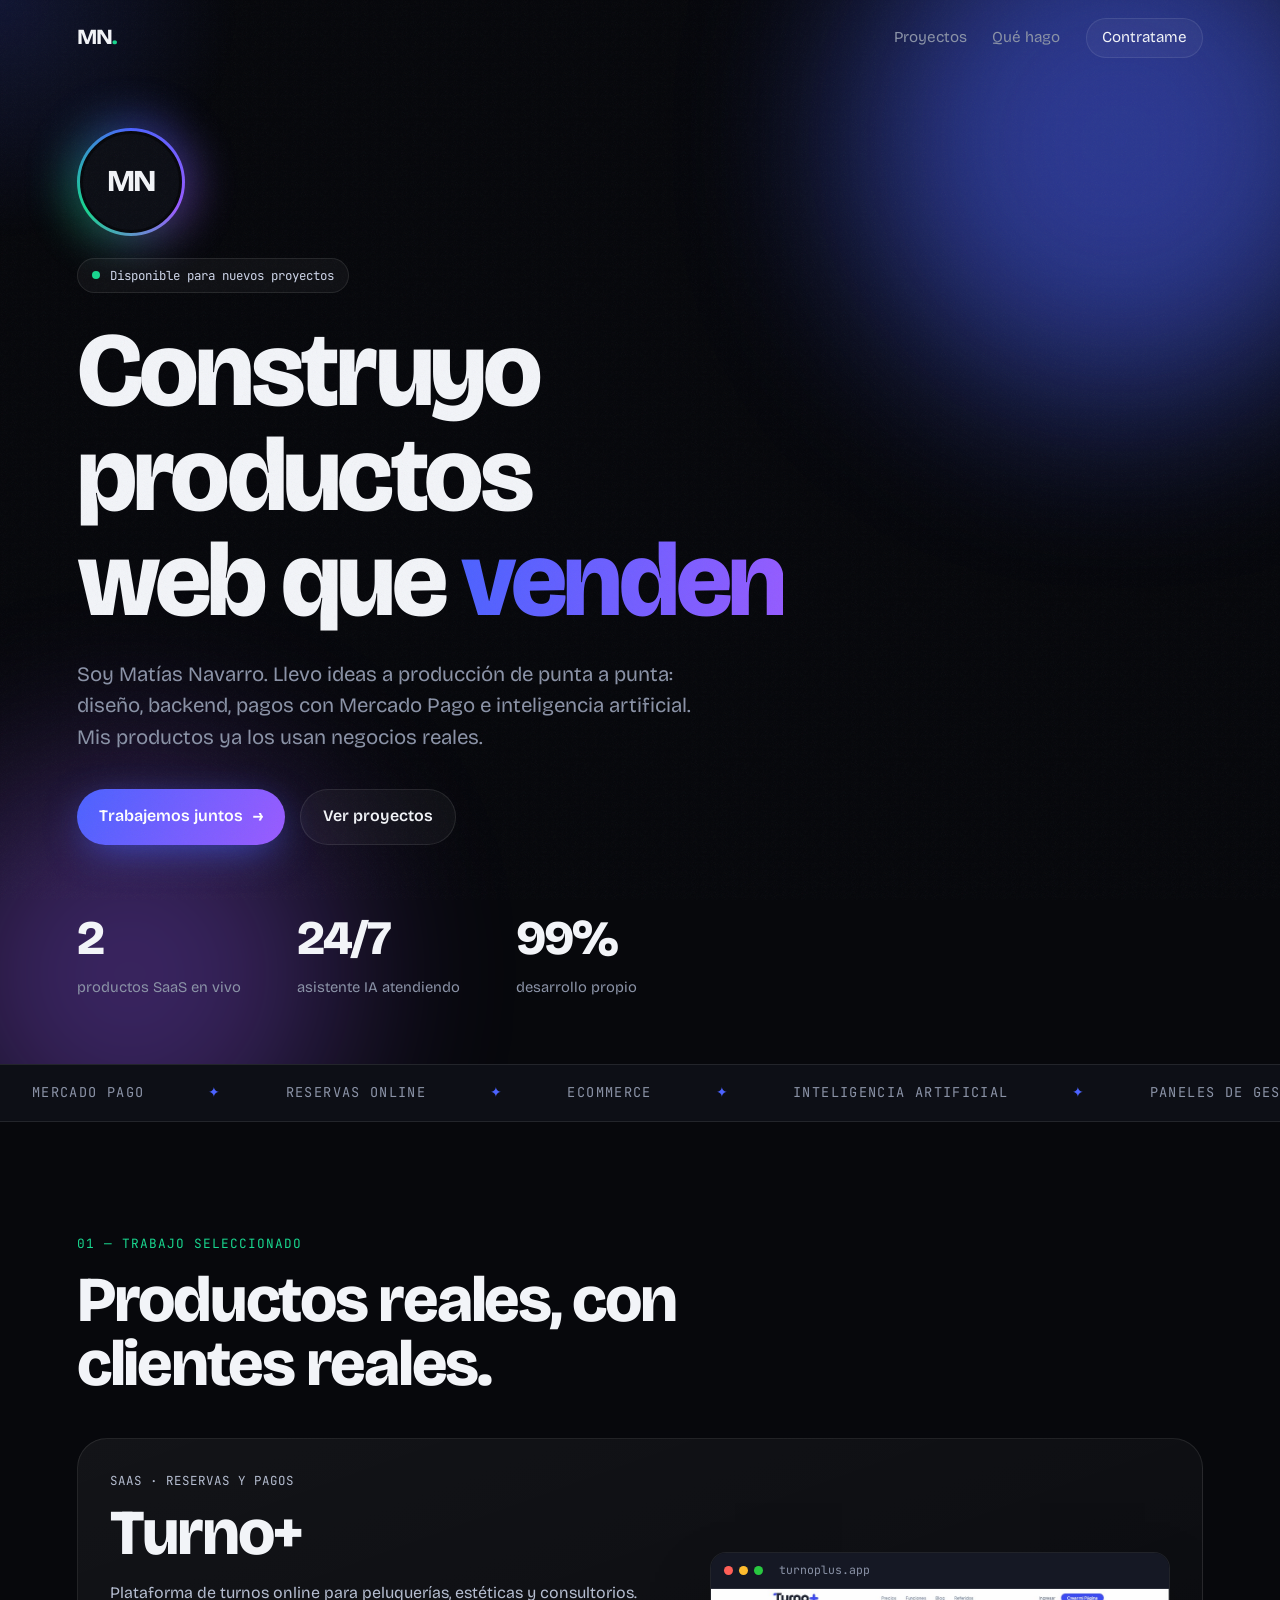
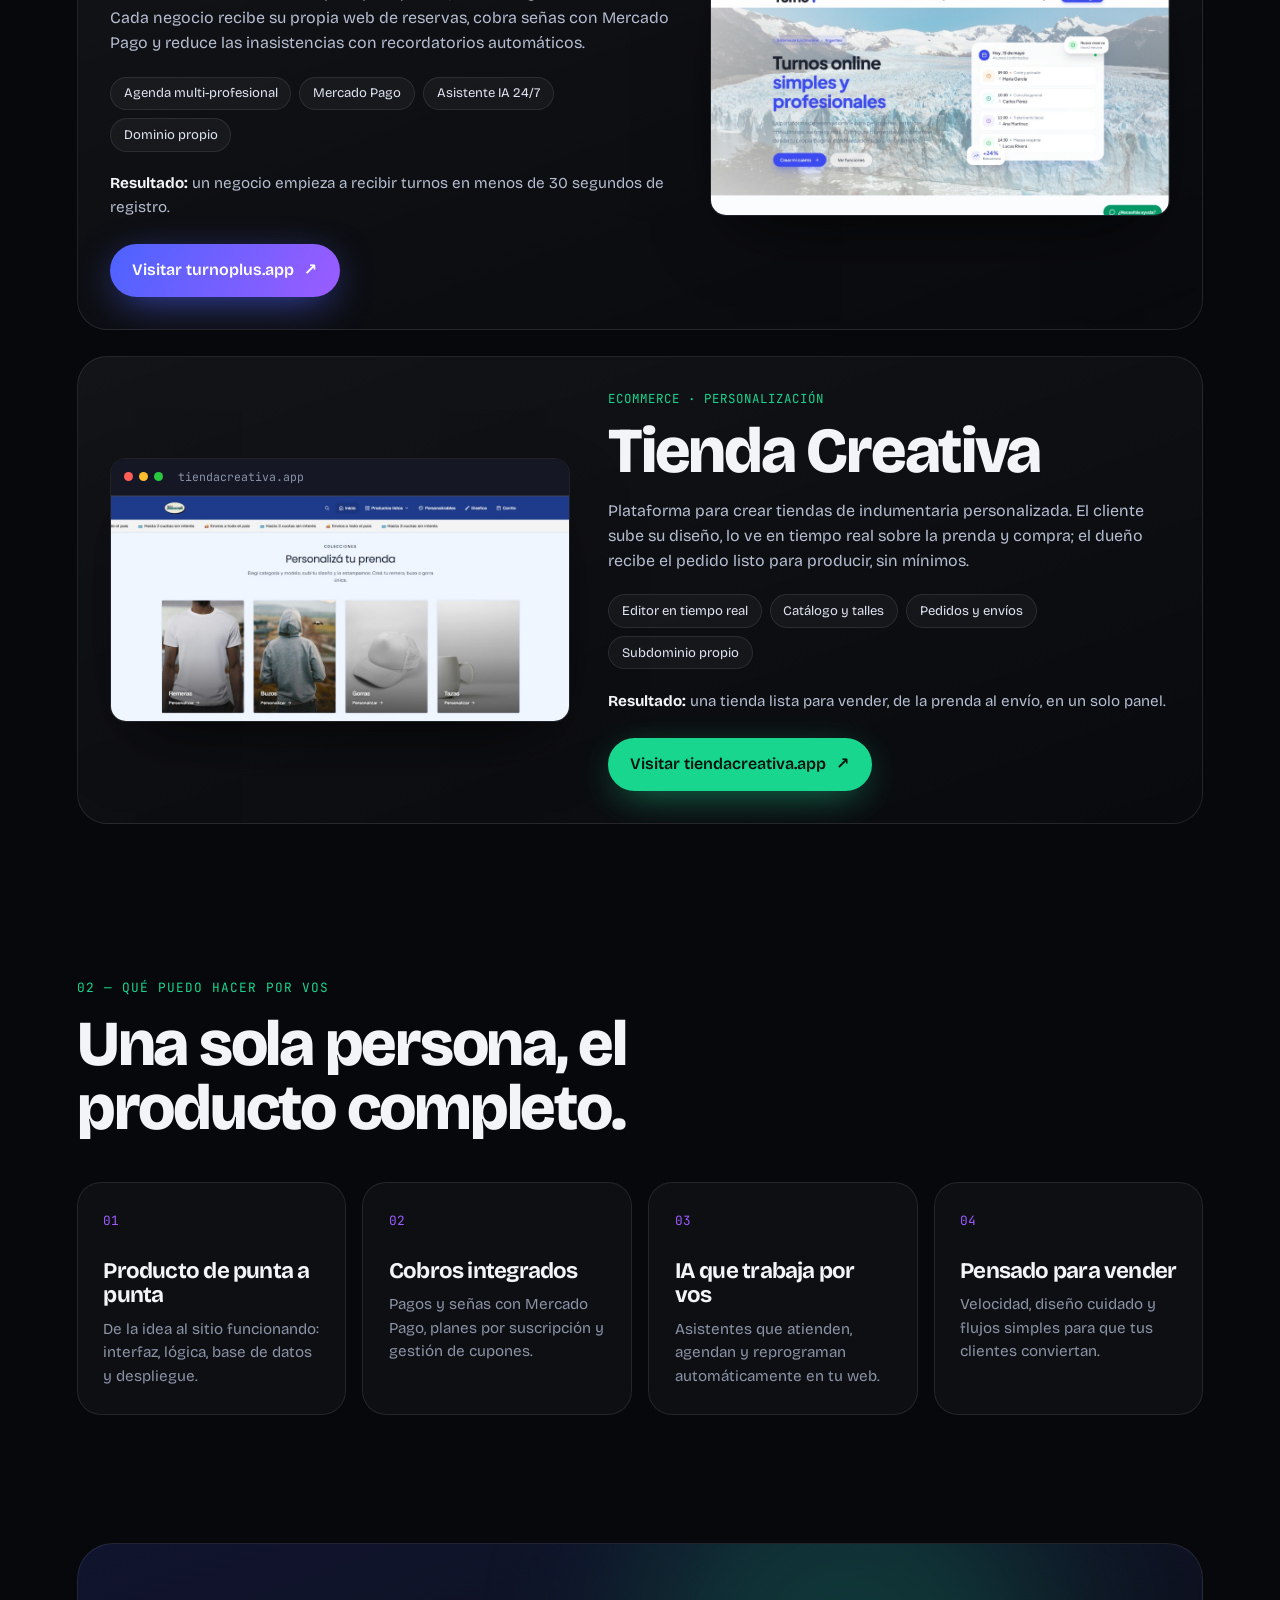
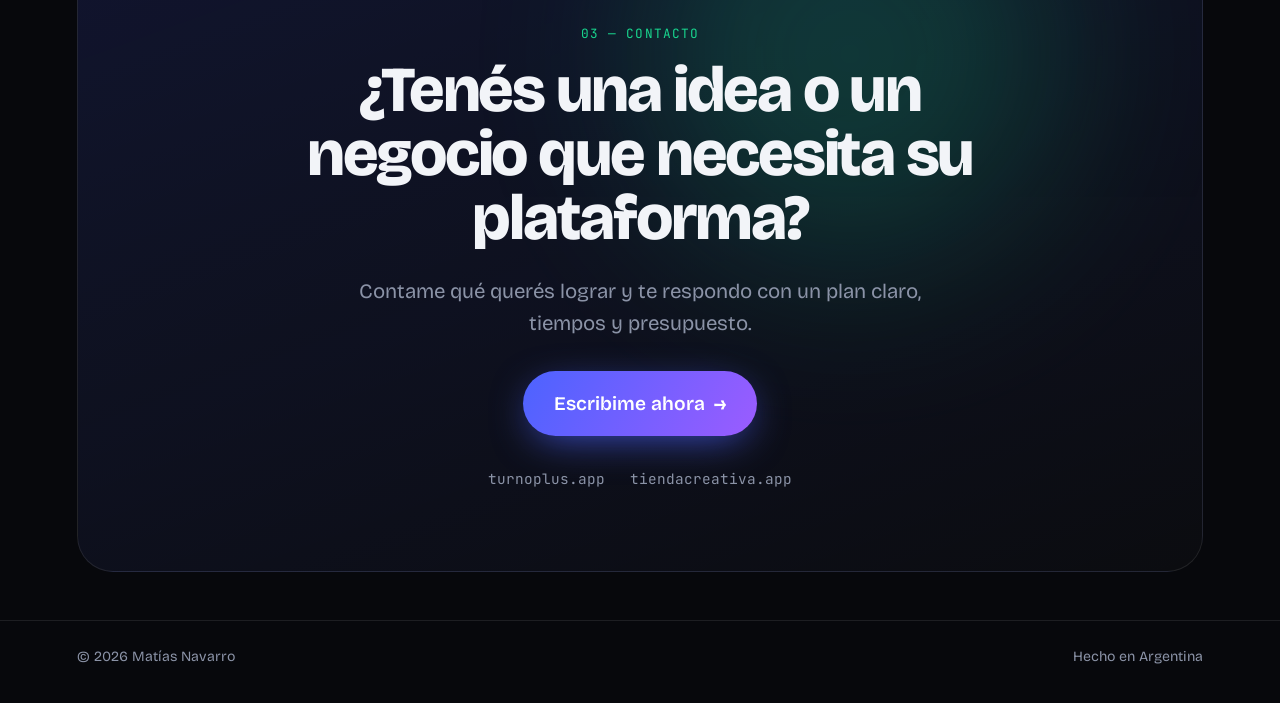
==== index.html @ 259166f8 "Add dark portfolio with Turno+ and Tienda Creativa projects Co-authored-by: Cursor <cursoragent@curs" ====
<!DOCTYPE html>
<html lang="es">
<head>
  <meta charset="UTF-8" />
  <meta name="viewport" content="width=device-width, initial-scale=1" />
  <meta name="color-scheme" content="dark" />
  <title>Matías Navarro — Desarrollador de productos web</title>
  <meta name="description" content="Matías Navarro diseña y desarrolla productos web completos: SaaS, pagos con Mercado Pago, ecommerce e IA. Mirá Turno+ y Tienda Creativa funcionando en producción." />
  <link rel="preconnect" href="https://fonts.googleapis.com" />
  <link rel="preconnect" href="https://fonts.gstatic.com" crossorigin />
  <link href="https://fonts.googleapis.com/css2?family=Bricolage+Grotesque:opsz,wght@12..96,400;12..96,600;12..96,800&family=JetBrains+Mono:wght@400;500&display=swap" rel="stylesheet" />
  <link rel="stylesheet" href="styles.css" />
</head>
<body>
  <div class="progress" id="progress"></div>
  <div class="cursor-glow" id="glow"></div>
  <div class="grain"></div>

  <header class="nav" id="nav">
    <a class="mark" href="#inicio">MN<span>.</span></a>
    <nav>
      <a href="#proyectos">Proyectos</a>
      <a href="#hago">Qué hago</a>
      <a href="#contacto" class="nav-cta">Contratame</a>
    </nav>
  </header>

  <main id="inicio">
    <section class="hero">
      <div class="orb orb-a"></div>
      <div class="orb orb-b"></div>

      <!-- FOTO: pegá el link de tu imagen en data-src (puede ser una URL o una ruta como img/yo.jpg) -->
      <div class="avatar reveal" id="avatar" data-src="https://media.licdn.com/dms/image/v2/D4D03AQHbzk9te6D5oQ/profile-displayphoto-scale_200_200/B4DZoh0IggK0Ac-/0/1761503906804?e=1792627200&v=beta&t=gq6tICfnTnFbeg8SPmcXoBEXJpWT2Zx2qFsnystoNY4">
        <span class="avatar-fallback">MN</span>
      </div>

      <p class="badge reveal"><i></i> Disponible para nuevos proyectos</p>
      <h1 class="reveal">
        Construyo productos<br />
        web que <span class="rotator"><span id="word">venden</span></span>
      </h1>
      <p class="lede reveal">
        Soy Matías Navarro. Llevo ideas a producción de punta a punta: diseño, backend,
        pagos con Mercado Pago e inteligencia artificial. Mis productos ya los usan negocios reales.
      </p>
      <div class="hero-actions reveal">
        <a class="btn btn-primary magnetic" href="#contacto">Trabajemos juntos <b>→</b></a>
        <a class="btn btn-ghost" href="#proyectos">Ver proyectos</a>
      </div>

      <div class="stats reveal">
        <div><strong data-count="2">0</strong><span>productos SaaS en vivo</span></div>
        <div><strong data-count="24" data-suffix="/7">0</strong><span>asistente IA atendiendo</span></div>
        <div><strong data-count="100" data-suffix="%">0</strong><span>desarrollo propio</span></div>
      </div>
    </section>

    <div class="marquee" aria-hidden="true">
      <div class="track">
        <span>Mercado Pago</span><span>Reservas online</span><span>Ecommerce</span><span>Inteligencia artificial</span><span>Paneles de gestión</span><span>Dominios propios</span><span>Recordatorios automáticos</span>
        <span>Mercado Pago</span><span>Reservas online</span><span>Ecommerce</span><span>Inteligencia artificial</span><span>Paneles de gestión</span><span>Dominios propios</span><span>Recordatorios automáticos</span>
      </div>
    </div>

    <section id="proyectos" class="section">
      <header class="section-head reveal">
        <p class="eyebrow">01 — Trabajo seleccionado</p>
        <h2>Productos reales, con clientes reales.</h2>
      </header>

      <article class="card card-turno reveal tilt">
        <div class="card-copy">
          <p class="kicker">SaaS · Reservas y pagos</p>
          <h3>Turno+</h3>
          <p>
            Plataforma de turnos online para peluquerías, estéticas y consultorios. Cada negocio
            recibe su propia web de reservas, cobra señas con Mercado Pago y reduce las
            inasistencias con recordatorios automáticos.
          </p>
          <ul class="chips">
            <li>Agenda multi-profesional</li>
            <li>Mercado Pago</li>
            <li>Asistente IA 24/7</li>
            <li>Dominio propio</li>
          </ul>
          <p class="result"><b>Resultado:</b> un negocio empieza a recibir turnos en menos de 30 segundos de registro.</p>
          <a class="btn btn-primary" href="https://turnoplus.app" target="_blank" rel="noopener noreferrer">Visitar turnoplus.app <b>↗</b></a>
        </div>
        <a class="shot" href="https://turnoplus.app" target="_blank" rel="noopener noreferrer">
          <div class="shot-bar"><span></span><span></span><span></span><em>turnoplus.app</em></div>
          <img src="img/turnoplus.png" alt="Captura de la página de inicio de Turno+" loading="lazy" />
        </a>
      </article>

      <article class="card card-tienda reveal tilt">
        <a class="shot" href="https://tiendacreativa.app" target="_blank" rel="noopener noreferrer">
          <div class="shot-bar"><span></span><span></span><span></span><em>tiendacreativa.app</em></div>
          <img src="img/tiendacreativa.png" alt="Captura de la página de inicio de Tienda Creativa" loading="lazy" />
        </a>
        <div class="card-copy">
          <p class="kicker">Ecommerce · Personalización</p>
          <h3>Tienda Creativa</h3>
          <p>
            Plataforma para crear tiendas de indumentaria personalizada. El cliente sube su
            diseño, lo ve en tiempo real sobre la prenda y compra; el dueño recibe el pedido
            listo para producir, sin mínimos.
          </p>
          <ul class="chips">
            <li>Editor en tiempo real</li>
            <li>Catálogo y talles</li>
            <li>Pedidos y envíos</li>
            <li>Subdominio propio</li>
          </ul>
          <p class="result"><b>Resultado:</b> una tienda lista para vender, de la prenda al envío, en un solo panel.</p>
          <a class="btn btn-green" href="https://tiendacreativa.app" target="_blank" rel="noopener noreferrer">Visitar tiendacreativa.app <b>↗</b></a>
        </div>
      </article>
    </section>

    <section id="hago" class="section">
      <header class="section-head reveal">
        <p class="eyebrow">02 — Qué puedo hacer por vos</p>
        <h2>Una sola persona, el producto completo.</h2>
      </header>
      <div class="grid">
        <div class="tile reveal"><em>01</em><h4>Producto de punta a punta</h4><p>De la idea al sitio funcionando: interfaz, lógica, base de datos y despliegue.</p></div>
        <div class="tile reveal"><em>02</em><h4>Cobros integrados</h4><p>Pagos y señas con Mercado Pago, planes por suscripción y gestión de cupones.</p></div>
        <div class="tile reveal"><em>03</em><h4>IA que trabaja por vos</h4><p>Asistentes que atienden, agendan y reprograman automáticamente en tu web.</p></div>
        <div class="tile reveal"><em>04</em><h4>Pensado para vender</h4><p>Velocidad, diseño cuidado y flujos simples para que tus clientes conviertan.</p></div>
      </div>
    </section>

    <section id="contacto" class="contact reveal">
      <div class="orb orb-c"></div>
      <p class="eyebrow">03 — Contacto</p>
      <h2>¿Tenés una idea o un negocio que necesita su plataforma?</h2>
      <p class="lede">Contame qué querés lograr y te respondo con un plan claro, tiempos y presupuesto.</p>
      <a class="btn btn-primary btn-big magnetic" href="mailto:TU-EMAIL@ejemplo.com?subject=Quiero%20trabajar%20con%20vos">Escribime ahora <b>→</b></a>
      <div class="links">
        <a href="https://turnoplus.app" target="_blank" rel="noopener noreferrer">turnoplus.app</a>
        <a href="https://tiendacreativa.app" target="_blank" rel="noopener noreferrer">tiendacreativa.app</a>
      </div>
    </section>
  </main>

  <footer>
    <span>© 2026 Matías Navarro</span>
    <span>Hecho en Argentina</span>
  </footer>

  <script src="main.js"></script>
</body>
</html>
---- styles.css ----
:root {
  --bg: #07080c;
  --bg2: #0d0f16;
  --ink: #f2f4f8;
  --muted: #8b93a7;
  --line: rgba(255, 255, 255, 0.09);
  --blue: #4c63ff;
  --violet: #9b5cff;
  --green: #19d68f;
  --ease: cubic-bezier(0.22, 1, 0.36, 1);
}

* { box-sizing: border-box; }
html { scroll-behavior: smooth; }

body {
  margin: 0;
  background: var(--bg);
  color: var(--ink);
  font-family: "Bricolage Grotesque", system-ui, sans-serif;
  line-height: 1.55;
  overflow-x: hidden;
}

a { color: inherit; }
::selection { background: var(--blue); color: #fff; }

.grain {
  position: fixed; inset: 0; pointer-events: none; z-index: 50; opacity: 0.05;
  background-image: url("data:image/svg+xml;utf8,<svg xmlns='http://www.w3.org/2000/svg' width='160' height='160'><filter id='n'><feTurbulence baseFrequency='.9' numOctaves='2'/></filter><rect width='100%' height='100%' filter='url(%23n)'/></svg>");
}

.progress {
  position: fixed; top: 0; left: 0; height: 3px; width: 0; z-index: 60;
  background: linear-gradient(90deg, var(--blue), var(--violet), var(--green));
}

.cursor-glow {
  position: fixed; width: 520px; height: 520px; border-radius: 50%;
  pointer-events: none; z-index: 0; left: 0; top: 0;
  background: radial-gradient(circle, rgba(76, 99, 255, 0.16), transparent 65%);
  transform: translate(-50%, -50%);
  transition: opacity 0.4s;
}

/* NAV */
.nav {
  position: fixed; top: 0; left: 0; right: 0; z-index: 40;
  display: flex; justify-content: space-between; align-items: center;
  padding: 1.1rem 6vw;
  transition: background 0.4s, border-color 0.4s, padding 0.4s;
  border-bottom: 1px solid transparent;
}
.nav.scrolled {
  background: rgba(7, 8, 12, 0.75);
  backdrop-filter: blur(14px);
  border-color: var(--line);
  padding-top: 0.75rem; padding-bottom: 0.75rem;
}
.mark { text-decoration: none; font-weight: 800; font-size: 1.35rem; letter-spacing: -0.04em; }
.mark span { color: var(--green); }
.nav nav { display: flex; align-items: center; gap: 1.6rem; }
.nav nav a { text-decoration: none; color: var(--muted); font-size: 0.95rem; transition: color 0.2s; }
.nav nav a:hover { color: var(--ink); }
.nav-cta {
  color: var(--ink) !important; border: 1px solid var(--line); padding: 0.45rem 0.95rem;
  border-radius: 999px; background: rgba(255, 255, 255, 0.04);
}
.nav-cta:hover { border-color: var(--blue); box-shadow: 0 0 24px rgba(76, 99, 255, 0.4); }

/* HERO */
.hero {
  position: relative; min-height: 100svh;
  display: flex; flex-direction: column; justify-content: center;
  padding: 8rem 6vw 4rem; overflow: hidden; z-index: 1;
}
.orb { position: absolute; border-radius: 50%; filter: blur(90px); z-index: -1; opacity: 0.55; }
.orb-a { width: 520px; height: 520px; background: var(--blue); top: -120px; right: -100px; animation: drift 14s ease-in-out infinite alternate; }
.orb-b { width: 420px; height: 420px; background: var(--violet); bottom: -120px; left: -80px; opacity: 0.35; animation: drift 18s ease-in-out infinite alternate-reverse; }
.orb-c { width: 420px; height: 420px; background: var(--green); opacity: 0.2; top: -100px; left: 50%; animation: drift 16s ease-in-out infinite alternate; }

@keyframes drift {
  from { transform: translate(0, 0) scale(1); }
  to { transform: translate(-60px, 50px) scale(1.15); }
}

.badge {
  display: inline-flex; align-items: center; gap: 0.6rem; width: fit-content;
  margin: 0 0 1.6rem; padding: 0.4rem 0.9rem;
  font-family: "JetBrains Mono", monospace; font-size: 0.78rem; color: #cfd6ea;
  border: 1px solid var(--line); border-radius: 999px; background: rgba(255, 255, 255, 0.04);
}
.badge i {
  width: 8px; height: 8px; border-radius: 50%; background: var(--green);
  box-shadow: 0 0 0 0 rgba(25, 214, 143, 0.7); animation: pulse 2s infinite;
}
@keyframes pulse {
  70% { box-shadow: 0 0 0 10px rgba(25, 214, 143, 0); }
  100% { box-shadow: 0 0 0 0 rgba(25, 214, 143, 0); }
}

h1, h2, h3, h4 { margin: 0; letter-spacing: -0.035em; line-height: 1; }
h1 { font-size: clamp(2.8rem, 8.2vw, 7rem); font-weight: 800; max-width: 14ch; }
h1 .rotator {
  display: inline-block; position: relative;
  background: linear-gradient(100deg, var(--blue), var(--violet) 55%, var(--green));
  -webkit-background-clip: text; background-clip: text; color: transparent;
  background-size: 200% 100%; animation: shine 6s linear infinite;
}
@keyframes shine { to { background-position: -200% 0; } }
#word { display: inline-block; transition: transform 0.45s var(--ease), opacity 0.45s; }
#word.out { transform: translateY(-40%); opacity: 0; }

.lede { max-width: 40rem; color: var(--muted); font-size: clamp(1.05rem, 1.6vw, 1.3rem); margin: 1.6rem 0 0; }
.hero-actions { display: flex; flex-wrap: wrap; gap: 0.9rem; margin-top: 2.2rem; }

.btn {
  display: inline-flex; align-items: center; gap: 0.6rem; text-decoration: none;
  padding: 0.9rem 1.4rem; border-radius: 999px; font-weight: 600;
  transition: transform 0.3s var(--ease), box-shadow 0.3s, background 0.3s;
}
.btn b { transition: transform 0.3s var(--ease); }
.btn:hover b { transform: translateX(4px); }
.btn-primary {
  background: linear-gradient(120deg, var(--blue), var(--violet)); color: #fff;
  box-shadow: 0 10px 40px -10px rgba(76, 99, 255, 0.8);
}
.btn-primary:hover { box-shadow: 0 14px 54px -8px rgba(124, 92, 255, 0.95); transform: translateY(-2px); }
.btn-green { background: var(--green); color: #04130c; box-shadow: 0 10px 40px -12px rgba(25, 214, 143, 0.7); }
.btn-green:hover { transform: translateY(-2px); box-shadow: 0 14px 50px -8px rgba(25, 214, 143, 0.9); }
.btn-ghost { border: 1px solid var(--line); background: rgba(255, 255, 255, 0.04); }
.btn-ghost:hover { border-color: rgba(255, 255, 255, 0.3); transform: translateY(-2px); }
.btn-big { font-size: 1.2rem; padding: 1.1rem 1.9rem; }

.stats { display: flex; flex-wrap: wrap; gap: 2.5rem 3.5rem; margin-top: 3.5rem; }
.stats strong { display: block; font-size: clamp(2rem, 4vw, 3rem); font-weight: 800; letter-spacing: -0.04em; }
.stats span { color: var(--muted); font-size: 0.92rem; }

/* MARQUEE */
.marquee {
  border-block: 1px solid var(--line); overflow: hidden; background: var(--bg2);
  position: relative; z-index: 1;
}
.track { display: flex; width: max-content; animation: scroll 32s linear infinite; }
.track span {
  padding: 1.1rem 2rem; font-family: "JetBrains Mono", monospace; font-size: 0.85rem;
  text-transform: uppercase; letter-spacing: 0.1em; color: var(--muted); white-space: nowrap;
}
.track span::after { content: "✦"; margin-left: 4rem; color: var(--blue); }
@keyframes scroll { to { transform: translateX(-50%); } }

/* SECTIONS */
.section { position: relative; z-index: 1; padding: 7rem 6vw 1rem; }
.eyebrow {
  margin: 0 0 0.9rem; font-family: "JetBrains Mono", monospace; font-size: 0.8rem;
  color: var(--green); letter-spacing: 0.08em; text-transform: uppercase;
}
.section-head { margin-bottom: 2.6rem; }
.section-head h2, .contact h2 { font-size: clamp(2.1rem, 5vw, 4rem); font-weight: 800; max-width: 18ch; }

/* CARDS */
.card {
  display: grid; grid-template-columns: 1.1fr 0.9fr; gap: 2.4rem; align-items: center;
  padding: 2rem; margin-bottom: 1.6rem; border-radius: 30px;
  border: 1px solid var(--line);
  background: linear-gradient(160deg, rgba(255, 255, 255, 0.05), rgba(255, 255, 255, 0.01));
  position: relative; overflow: hidden;
  transform-style: preserve-3d;
  transition: border-color 0.4s, box-shadow 0.4s;
}
.card::before {
  content: ""; position: absolute; inset: 0; pointer-events: none; opacity: 0;
  background: radial-gradient(500px circle at var(--mx, 50%) var(--my, 50%), rgba(255, 255, 255, 0.09), transparent 45%);
  transition: opacity 0.3s;
}
.card:hover::before { opacity: 1; }
.card-turno:hover { border-color: rgba(76, 99, 255, 0.6); box-shadow: 0 30px 80px -30px rgba(76, 99, 255, 0.6); }
.card-tienda { grid-template-columns: 0.9fr 1.1fr; }
.card-tienda:hover { border-color: rgba(25, 214, 143, 0.55); box-shadow: 0 30px 80px -30px rgba(25, 214, 143, 0.5); }

.kicker { margin: 0 0 0.7rem; font-family: "JetBrains Mono", monospace; font-size: 0.78rem; letter-spacing: 0.08em; text-transform: uppercase; color: var(--blue); }
.card-tienda .kicker { color: var(--green); }
.card h3 { font-size: clamp(2.4rem, 5vw, 4rem); font-weight: 800; margin-bottom: 1rem; }
.card p { color: #b5bdd0; }

.chips { list-style: none; display: flex; flex-wrap: wrap; gap: 0.5rem; padding: 0; margin: 1.3rem 0; }
.chips li {
  padding: 0.35rem 0.8rem; border-radius: 999px; font-size: 0.82rem;
  border: 1px solid var(--line); background: rgba(255, 255, 255, 0.04); color: #dfe4f2;
}
.result { font-size: 0.95rem; margin-bottom: 1.5rem !important; }
.result b { color: var(--ink); }

.preview {
  position: relative; min-height: 340px; border-radius: 22px; display: grid; place-items: center; overflow: hidden;
}
.preview-turno { background: radial-gradient(circle at 70% 20%, rgba(76, 99, 255, 0.4), transparent 55%), #0f1224; }
.preview-tienda { background: radial-gradient(circle at 30% 20%, rgba(25, 214, 143, 0.35), transparent 55%), #08150f; }

.float { animation: float 6s ease-in-out infinite; }
@keyframes float { 50% { transform: translateY(-14px) rotate(-1deg); } }

.mock {
  width: min(86%, 300px); padding: 1rem; border-radius: 18px;
  background: rgba(255, 255, 255, 0.07); border: 1px solid var(--line);
  backdrop-filter: blur(10px); box-shadow: 0 30px 60px -20px rgba(0, 0, 0, 0.6);
}
.mock-bar { display: flex; gap: 6px; margin-bottom: 0.9rem; }
.mock-bar span { width: 9px; height: 9px; border-radius: 50%; background: rgba(255, 255, 255, 0.2); }
.mock-label { margin: 0 0 0.7rem !important; font-size: 0.85rem; font-weight: 600; color: #fff !important; }
.slot {
  display: flex; justify-content: space-between; padding: 0.6rem 0.75rem; margin-bottom: 0.5rem;
  border-radius: 12px; border: 1px solid var(--line); font-size: 0.88rem; color: #dfe4f2;
  opacity: 0; transform: translateX(-14px);
}
.slot.hot { border-color: rgba(25, 214, 143, 0.6); background: rgba(25, 214, 143, 0.12); }
.in .slot { animation: slotIn 0.6s var(--ease) forwards; }
.in .s1 { animation-delay: 0.3s; } .in .s2 { animation-delay: 0.55s; } .in .s3 { animation-delay: 0.8s; }
@keyframes slotIn { to { opacity: 1; transform: none; } }

.toast {
  position: absolute; right: 1rem; bottom: 1.2rem; padding: 0.55rem 0.9rem; border-radius: 12px;
  font-size: 0.8rem; background: var(--green); color: #04130c; font-weight: 600;
  opacity: 0; transform: translateY(16px) scale(0.95);
}
.in .toast { animation: toast 0.7s var(--ease) 1.3s forwards; }
@keyframes toast { to { opacity: 1; transform: none; } }

.shirt {
  width: 170px; height: 190px; background: #f3efe6; border-radius: 20px 20px 30px 30px;
  position: relative; display: grid; place-items: center; box-shadow: 0 30px 60px -20px rgba(0, 0, 0, 0.7);
}
.shirt::before, .shirt::after {
  content: ""; position: absolute; top: 20px; width: 32px; height: 52px; background: #f3efe6; border-radius: 12px;
}
.shirt::before { left: -18px; transform: rotate(18deg); }
.shirt::after { right: -18px; transform: rotate(-18deg); }
.print {
  font-family: "JetBrains Mono", monospace; font-size: 0.72rem; font-weight: 500; letter-spacing: 0.12em;
  color: #0b6b48; padding: 0.5rem 0.55rem; border: 1.5px dashed #0b6b48; border-radius: 8px;
  animation: blink 3s ease-in-out infinite;
}
@keyframes blink { 50% { background: rgba(25, 214, 143, 0.25); } }
.swatches { position: absolute; bottom: 1.4rem; display: flex; gap: 0.6rem; }
.swatches i { width: 18px; height: 18px; border-radius: 50%; border: 2px solid rgba(255, 255, 255, 0.4); }
.swatches i:nth-child(1) { background: #f3efe6; } .swatches i:nth-child(2) { background: #19d68f; }
.swatches i:nth-child(3) { background: #4c63ff; } .swatches i:nth-child(4) { background: #ff5c7a; }

/* TILES */
.grid { display: grid; grid-template-columns: repeat(auto-fit, minmax(240px, 1fr)); gap: 1rem; }
.tile {
  padding: 1.6rem; border-radius: 24px; border: 1px solid var(--line); background: rgba(255, 255, 255, 0.03);
  transition: transform 0.4s var(--ease), border-color 0.4s, background 0.4s;
}
.tile:hover { transform: translateY(-6px); border-color: rgba(155, 92, 255, 0.5); background: rgba(155, 92, 255, 0.07); }
.tile em { font-style: normal; font-family: "JetBrains Mono", monospace; color: var(--violet); font-size: 0.8rem; }
.tile h4 { font-size: 1.4rem; margin: 1.6rem 0 0.6rem; line-height: 1.1; }
.tile p { margin: 0; color: var(--muted); font-size: 0.95rem; }

/* CONTACT */
.contact {
  position: relative; z-index: 1; overflow: hidden; text-align: center;
  margin: 7rem 6vw 3rem; padding: 5rem 1.5rem; border-radius: 36px; border: 1px solid var(--line);
  background: linear-gradient(160deg, rgba(76, 99, 255, 0.14), rgba(255, 255, 255, 0.02));
  display: flex; flex-direction: column; align-items: center;
}
.contact h2 { margin-inline: auto; }
.contact .lede { margin-bottom: 2rem; }
.links { display: flex; flex-wrap: wrap; justify-content: center; gap: 1.6rem; margin-top: 2rem; }
.links a { color: var(--muted); text-decoration: none; font-family: "JetBrains Mono", monospace; font-size: 0.9rem; }
.links a:hover { color: var(--green); }

footer {
  position: relative; z-index: 1; display: flex; justify-content: space-between; flex-wrap: wrap; gap: 0.5rem;
  padding: 1.6rem 6vw 2.2rem; color: var(--muted); font-size: 0.88rem; border-top: 1px solid var(--line);
}

/* REVEAL */
.reveal { opacity: 0; transform: translateY(40px); filter: blur(8px); transition: opacity 0.9s var(--ease), transform 0.9s var(--ease), filter 0.9s var(--ease); }
.reveal.in { opacity: 1; transform: none; filter: none; }
.hero .reveal:nth-child(3) { transition-delay: 0.1s; }
.hero .reveal:nth-child(4) { transition-delay: 0.2s; }
.hero .reveal:nth-child(5) { transition-delay: 0.3s; }
.hero .reveal:nth-child(6) { transition-delay: 0.4s; }
.grid .reveal:nth-child(2) { transition-delay: 0.1s; }
.grid .reveal:nth-child(3) { transition-delay: 0.2s; }
.grid .reveal:nth-child(4) { transition-delay: 0.3s; }

@media (max-width: 860px) {
  .card, .card-tienda { grid-template-columns: 1fr; padding: 1.3rem; }
  .card-tienda .preview { order: -1; }
  .nav nav a:not(.nav-cta) { display: none; }
  .cursor-glow { display: none; }
}

@media (prefers-reduced-motion: reduce) {
  *, *::before, *::after { animation: none !important; transition: none !important; }
  .reveal, .slot, .toast { opacity: 1 !important; transform: none !important; filter: none !important; }
}

/* CAPTURAS REALES */
.shot {
  display: block; text-decoration: none; border-radius: 16px; overflow: hidden;
  border: 1px solid var(--line); background: #0b0d14;
  box-shadow: 0 30px 70px -25px rgba(0, 0, 0, 0.8);
  transition: transform 0.5s var(--ease), box-shadow 0.5s;
}
.shot:hover { transform: translateY(-6px) scale(1.02); box-shadow: 0 40px 90px -25px rgba(76, 99, 255, 0.55); }
.card-tienda .shot:hover { box-shadow: 0 40px 90px -25px rgba(25, 214, 143, 0.5); }
.shot-bar { display: flex; align-items: center; gap: 6px; padding: 0.55rem 0.8rem; background: #151824; border-bottom: 1px solid var(--line); }
.shot-bar span { width: 9px; height: 9px; border-radius: 50%; background: rgba(255, 255, 255, 0.2); }
.shot-bar span:nth-child(1) { background: #ff5f57; } .shot-bar span:nth-child(2) { background: #febc2e; } .shot-bar span:nth-child(3) { background: #28c840; }
.shot-bar em { margin-left: 0.6rem; font-style: normal; font-family: "JetBrains Mono", monospace; font-size: 0.72rem; color: var(--muted); }
.shot img { display: block; width: 100%; height: auto; }

/* FOTO CIRCULAR */
.avatar {
  position: relative; width: 108px; height: 108px; border-radius: 50%; margin-bottom: 1.4rem;
  padding: 3px; background: conic-gradient(from 0deg, var(--blue), var(--violet), var(--green), var(--blue));
  animation: spin 6s linear infinite;
}
.avatar::after {
  content: ""; position: absolute; inset: -10px; border-radius: 50%; z-index: -1;
  background: conic-gradient(from 0deg, var(--blue), var(--violet), var(--green), var(--blue)); filter: blur(22px); opacity: 0.45;
}
.avatar img, .avatar-fallback {
  display: grid; place-items: center; width: 100%; height: 100%; border-radius: 50%; object-fit: cover;
  background: var(--bg2); border: 3px solid var(--bg); animation: spin 6s linear infinite reverse;
}
.avatar-fallback { font-weight: 800; font-size: 1.9rem; letter-spacing: -0.04em; }
@keyframes spin { to { transform: rotate(360deg); } }
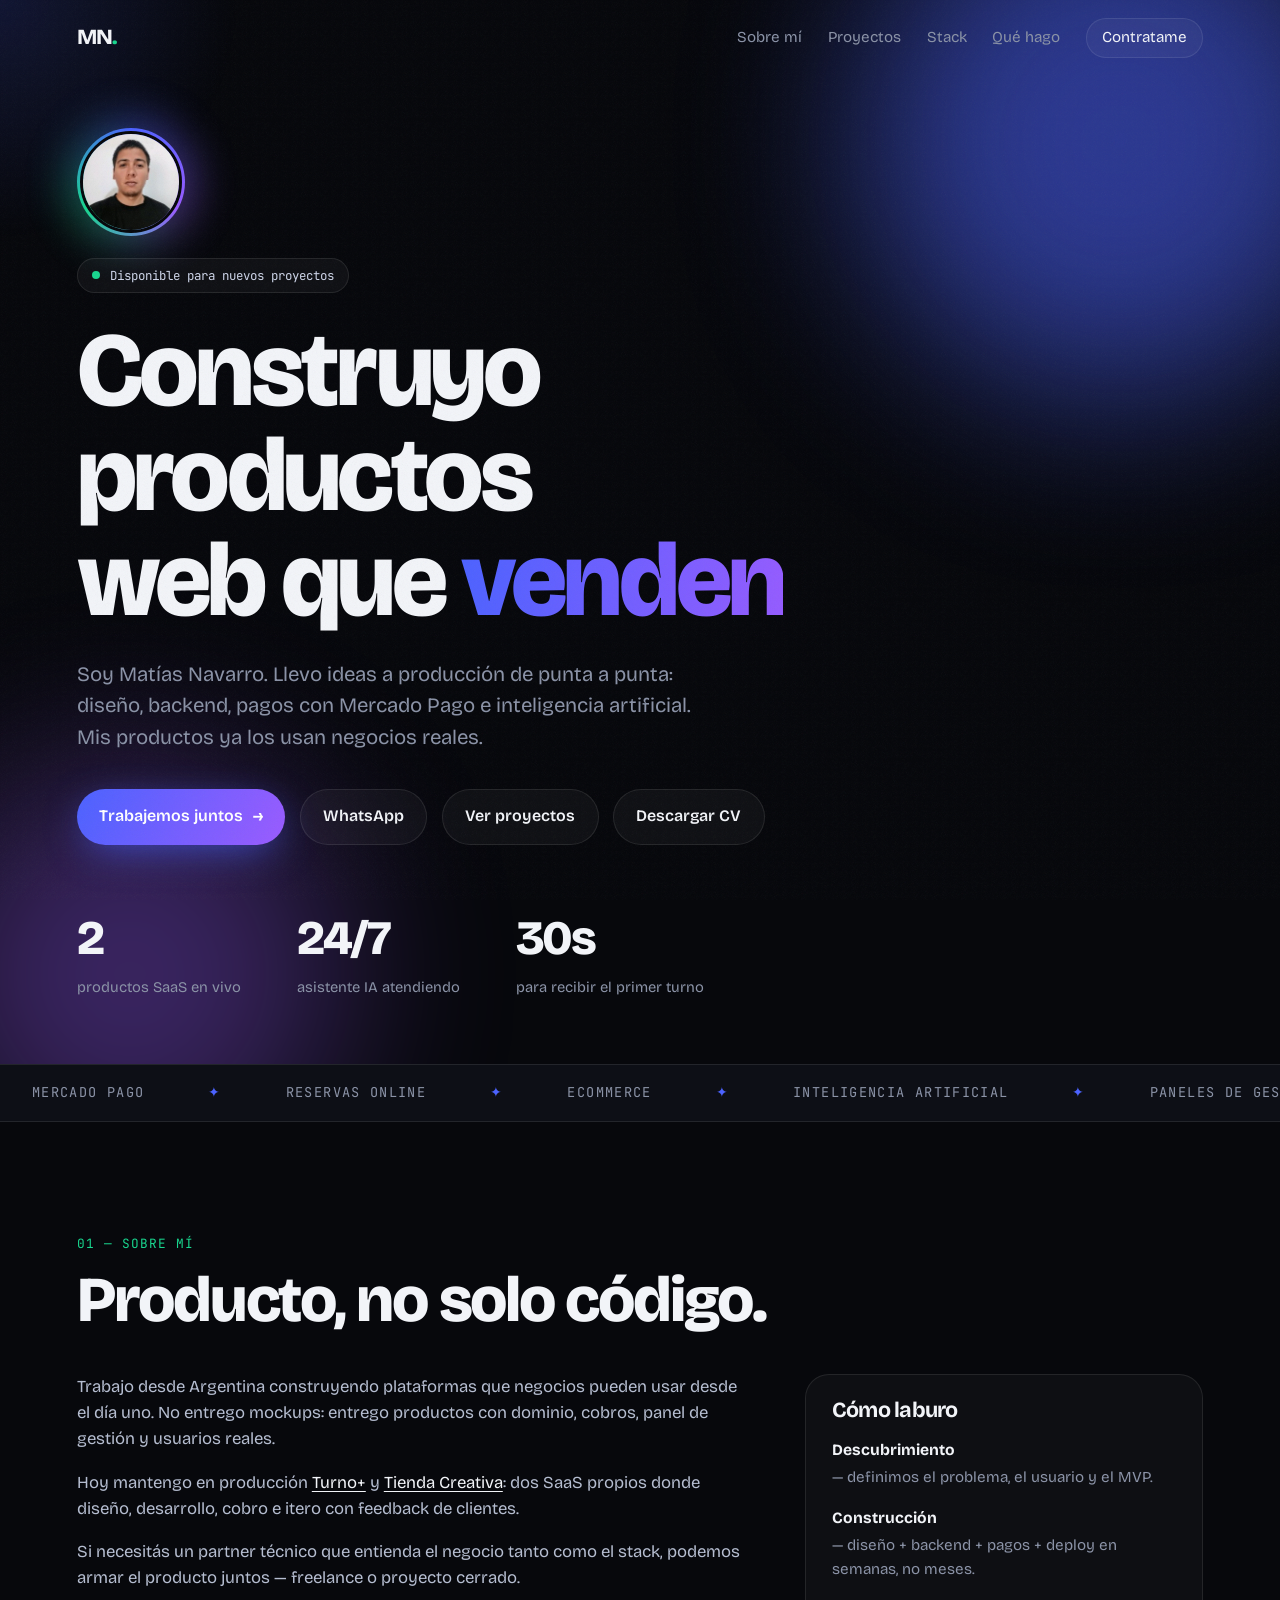
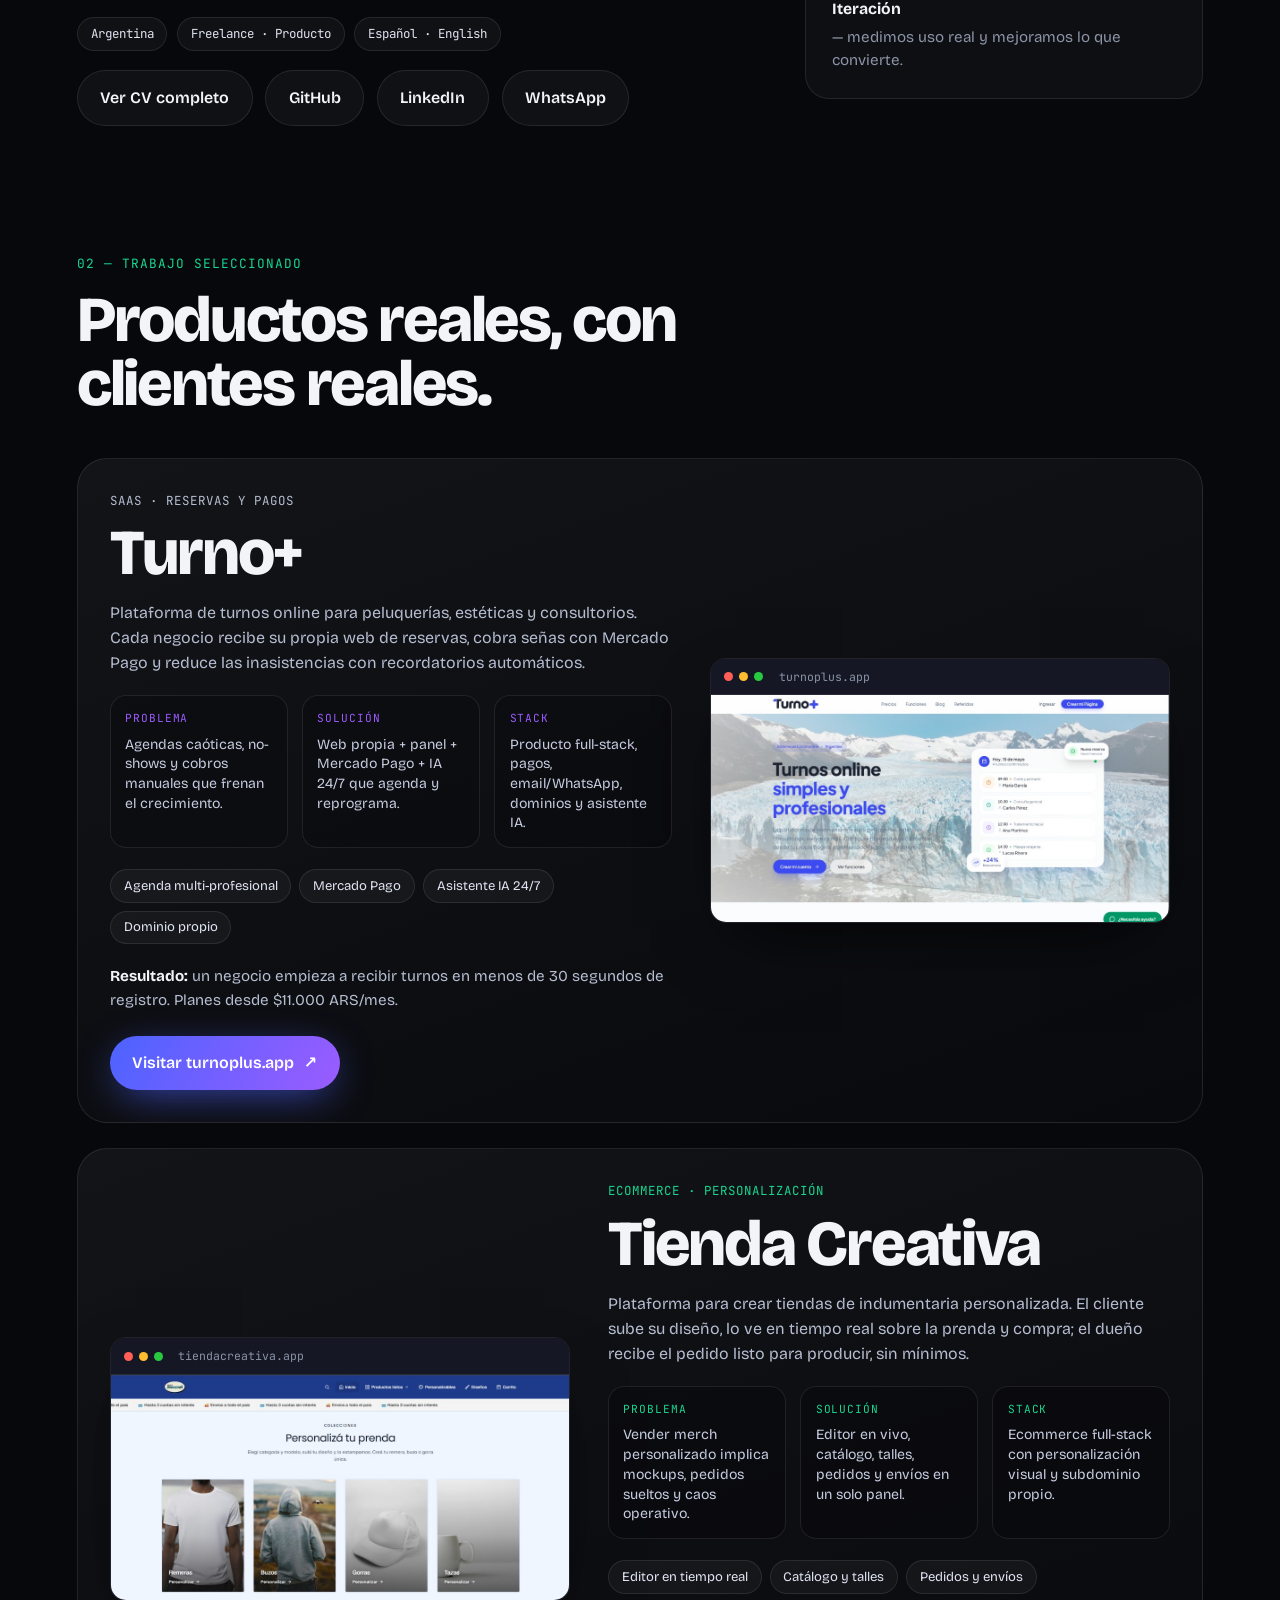
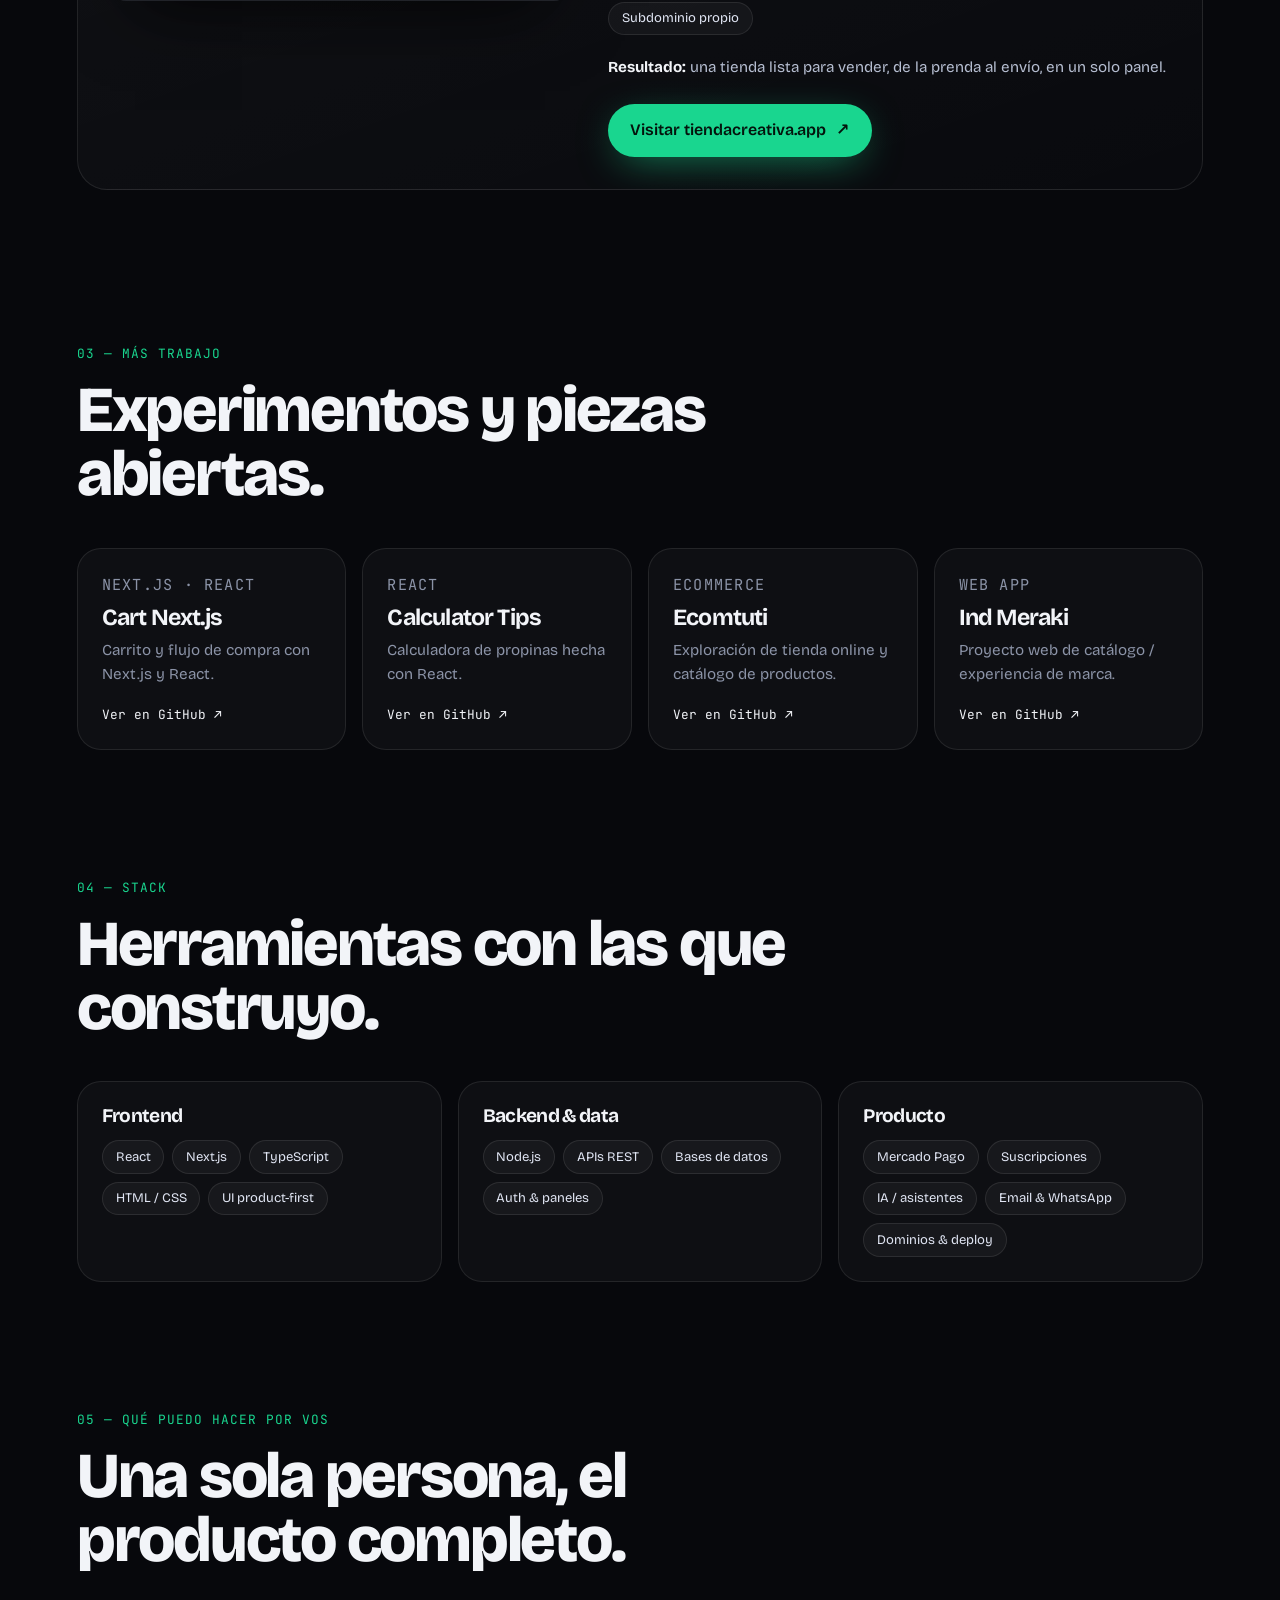
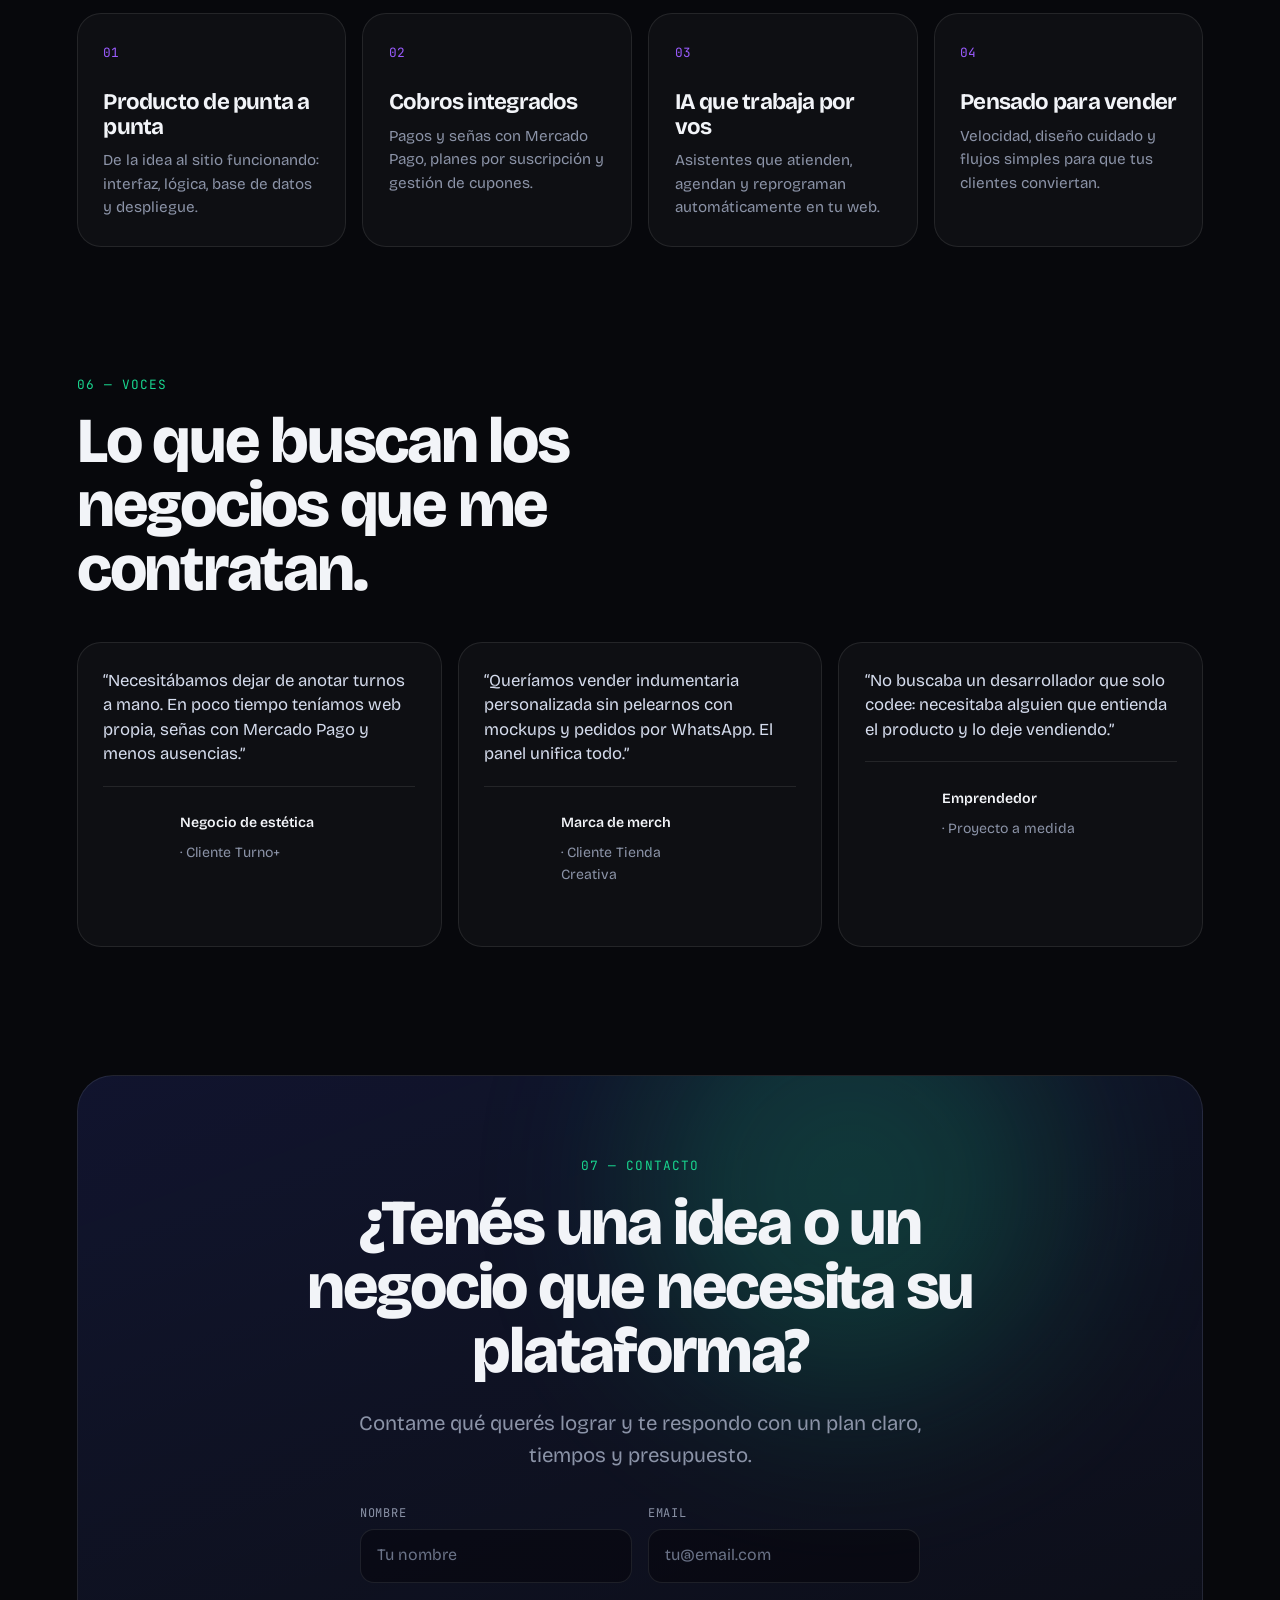
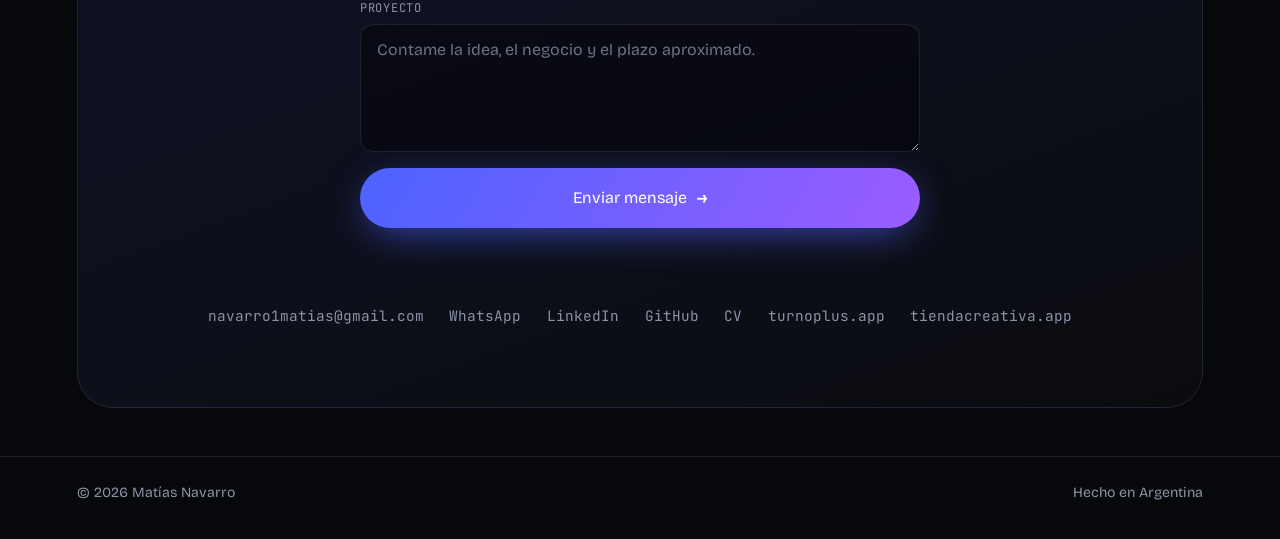
==== commit 80653406: "Expand portfolio with about, stack, contact links, CV and SEO. Co-authored-by: Cursor <cursoragent@c" ====
--- a/index.html
+++ b/index.html
@@ -6,6 +6,26 @@
   <meta name="color-scheme" content="dark" />
   <title>Matías Navarro — Desarrollador de productos web</title>
   <meta name="description" content="Matías Navarro diseña y desarrolla productos web completos: SaaS, pagos con Mercado Pago, ecommerce e IA. Mirá Turno+ y Tienda Creativa funcionando en producción." />
+  <meta name="author" content="Matías Navarro" />
+  <meta name="theme-color" content="#07080c" />
+  <link rel="canonical" href="https://navarromatias.vercel.app/" />
+
+  <meta property="og:type" content="website" />
+  <meta property="og:locale" content="es_AR" />
+  <meta property="og:url" content="https://navarromatias.vercel.app/" />
+  <meta property="og:title" content="Matías Navarro — Desarrollador de productos web" />
+  <meta property="og:description" content="Productos web de punta a punta: SaaS, Mercado Pago, ecommerce e IA. Turno+ y Tienda Creativa en producción." />
+  <meta property="og:image" content="https://navarromatias.vercel.app/img/turnoplus.png" />
+  <meta property="og:image:alt" content="Captura de Turno+, producto de Matías Navarro" />
+
+  <meta name="twitter:card" content="summary_large_image" />
+  <meta name="twitter:title" content="Matías Navarro — Desarrollador de productos web" />
+  <meta name="twitter:description" content="Productos web de punta a punta: SaaS, Mercado Pago, ecommerce e IA." />
+  <meta name="twitter:image" content="https://navarromatias.vercel.app/img/turnoplus.png" />
+
+  <link rel="icon" href="favicon.svg" type="image/svg+xml" />
+  <link rel="apple-touch-icon" href="img/avatar.jpg" />
+
   <link rel="preconnect" href="https://fonts.googleapis.com" />
   <link rel="preconnect" href="https://fonts.gstatic.com" crossorigin />
   <link href="https://fonts.googleapis.com/css2?family=Bricolage+Grotesque:opsz,wght@12..96,400;12..96,600;12..96,800&family=JetBrains+Mono:wght@400;500&display=swap" rel="stylesheet" />
@@ -19,7 +39,9 @@
   <header class="nav" id="nav">
     <a class="mark" href="#inicio">MN<span>.</span></a>
     <nav>
+      <a href="#sobre">Sobre mí</a>
       <a href="#proyectos">Proyectos</a>
+      <a href="#stack">Stack</a>
       <a href="#hago">Qué hago</a>
       <a href="#contacto" class="nav-cta">Contratame</a>
     </nav>
@@ -30,8 +52,7 @@
       <div class="orb orb-a"></div>
       <div class="orb orb-b"></div>
 
-      <!-- FOTO: pegá el link de tu imagen en data-src (puede ser una URL o una ruta como img/yo.jpg) -->
-      <div class="avatar reveal" id="avatar" data-src="https://media.licdn.com/dms/image/v2/D4D03AQHbzk9te6D5oQ/profile-displayphoto-scale_200_200/B4DZoh0IggK0Ac-/0/1761503906804?e=1792627200&v=beta&t=gq6tICfnTnFbeg8SPmcXoBEXJpWT2Zx2qFsnystoNY4">
+      <div class="avatar reveal" id="avatar" data-src="img/avatar.jpg">
         <span class="avatar-fallback">MN</span>
       </div>
 
@@ -46,13 +67,15 @@
       </p>
       <div class="hero-actions reveal">
         <a class="btn btn-primary magnetic" href="#contacto">Trabajemos juntos <b>→</b></a>
+        <a class="btn btn-ghost" href="https://wa.me/5491167515504" target="_blank" rel="noopener noreferrer">WhatsApp</a>
         <a class="btn btn-ghost" href="#proyectos">Ver proyectos</a>
+        <a class="btn btn-ghost" href="cv.html">Descargar CV</a>
       </div>
 
       <div class="stats reveal">
         <div><strong data-count="2">0</strong><span>productos SaaS en vivo</span></div>
         <div><strong data-count="24" data-suffix="/7">0</strong><span>asistente IA atendiendo</span></div>
-        <div><strong data-count="100" data-suffix="%">0</strong><span>desarrollo propio</span></div>
+        <div><strong data-count="30" data-suffix="s">0</strong><span>para recibir el primer turno</span></div>
       </div>
     </section>
 
@@ -63,9 +86,52 @@
       </div>
     </div>
 
+    <section id="sobre" class="section about">
+      <header class="section-head reveal">
+        <p class="eyebrow">01 — Sobre mí</p>
+        <h2>Producto, no solo código.</h2>
+      </header>
+      <div class="about-grid">
+        <div class="about-copy reveal">
+          <p>
+            Trabajo desde Argentina construyendo plataformas que negocios pueden usar desde el día uno.
+            No entrego mockups: entrego productos con dominio, cobros, panel de gestión y usuarios reales.
+          </p>
+          <p>
+            Hoy mantengo en producción <a href="https://turnoplus.app" target="_blank" rel="noopener noreferrer">Turno+</a>
+            y <a href="https://tiendacreativa.app" target="_blank" rel="noopener noreferrer">Tienda Creativa</a>:
+            dos SaaS propios donde diseño, desarrollo, cobro e itero con feedback de clientes.
+          </p>
+          <p>
+            Si necesitás un partner técnico que entienda el negocio tanto como el stack,
+            podemos armar el producto juntos — freelance o proyecto cerrado.
+          </p>
+          <div class="about-meta">
+            <span>Argentina</span>
+            <span>Freelance · Producto</span>
+            <span>Español · English</span>
+          </div>
+          <div class="about-actions">
+            <a class="btn btn-ghost" href="cv.html">Ver CV completo</a>
+            <a class="btn btn-ghost" href="https://github.com/MatiasNavarro-dev" target="_blank" rel="noopener noreferrer">GitHub</a>
+            <a class="btn btn-ghost" href="https://linkedin.com/in/marcelomatiasnavarro" target="_blank" rel="noopener noreferrer">LinkedIn</a>
+            <a class="btn btn-ghost" href="https://wa.me/5491167515504" target="_blank" rel="noopener noreferrer">WhatsApp</a>
+          </div>
+        </div>
+        <aside class="about-aside reveal">
+          <h3>Cómo laburo</h3>
+          <ul class="about-list">
+            <li><strong>Descubrimiento</strong> — definimos el problema, el usuario y el MVP.</li>
+            <li><strong>Construcción</strong> — diseño + backend + pagos + deploy en semanas, no meses.</li>
+            <li><strong>Iteración</strong> — medimos uso real y mejoramos lo que convierte.</li>
+          </ul>
+        </aside>
+      </div>
+    </section>
+
     <section id="proyectos" class="section">
       <header class="section-head reveal">
-        <p class="eyebrow">01 — Trabajo seleccionado</p>
+        <p class="eyebrow">02 — Trabajo seleccionado</p>
         <h2>Productos reales, con clientes reales.</h2>
       </header>
 
@@ -78,13 +144,18 @@
             recibe su propia web de reservas, cobra señas con Mercado Pago y reduce las
             inasistencias con recordatorios automáticos.
           </p>
+          <div class="case">
+            <div><span>Problema</span><p>Agendas caóticas, no-shows y cobros manuales que frenan el crecimiento.</p></div>
+            <div><span>Solución</span><p>Web propia + panel + Mercado Pago + IA 24/7 que agenda y reprograma.</p></div>
+            <div><span>Stack</span><p>Producto full-stack, pagos, email/WhatsApp, dominios y asistente IA.</p></div>
+          </div>
           <ul class="chips">
             <li>Agenda multi-profesional</li>
             <li>Mercado Pago</li>
             <li>Asistente IA 24/7</li>
             <li>Dominio propio</li>
           </ul>
-          <p class="result"><b>Resultado:</b> un negocio empieza a recibir turnos en menos de 30 segundos de registro.</p>
+          <p class="result"><b>Resultado:</b> un negocio empieza a recibir turnos en menos de 30 segundos de registro. Planes desde $11.000 ARS/mes.</p>
           <a class="btn btn-primary" href="https://turnoplus.app" target="_blank" rel="noopener noreferrer">Visitar turnoplus.app <b>↗</b></a>
         </div>
         <a class="shot" href="https://turnoplus.app" target="_blank" rel="noopener noreferrer">
@@ -106,6 +177,11 @@
             diseño, lo ve en tiempo real sobre la prenda y compra; el dueño recibe el pedido
             listo para producir, sin mínimos.
           </p>
+          <div class="case">
+            <div><span>Problema</span><p>Vender merch personalizado implica mockups, pedidos sueltos y caos operativo.</p></div>
+            <div><span>Solución</span><p>Editor en vivo, catálogo, talles, pedidos y envíos en un solo panel.</p></div>
+            <div><span>Stack</span><p>Ecommerce full-stack con personalización visual y subdominio propio.</p></div>
+          </div>
           <ul class="chips">
             <li>Editor en tiempo real</li>
             <li>Catálogo y talles</li>
@@ -118,9 +194,80 @@
       </article>
     </section>
 
+    <section id="mas" class="section">
+      <header class="section-head reveal">
+        <p class="eyebrow">03 — Más trabajo</p>
+        <h2>Experimentos y piezas abiertas.</h2>
+      </header>
+      <div class="mini-grid">
+        <a class="mini reveal" href="https://github.com/MatiasNavarro-dev/proyect-cart-nextjs-react" target="_blank" rel="noopener noreferrer">
+          <p class="kicker">Next.js · React</p>
+          <h3>Cart Next.js</h3>
+          <p>Carrito y flujo de compra con Next.js y React.</p>
+          <span class="mini-link">Ver en GitHub <b>↗</b></span>
+        </a>
+        <a class="mini reveal" href="https://github.com/MatiasNavarro-dev/calculator-tips" target="_blank" rel="noopener noreferrer">
+          <p class="kicker">React</p>
+          <h3>Calculator Tips</h3>
+          <p>Calculadora de propinas hecha con React.</p>
+          <span class="mini-link">Ver en GitHub <b>↗</b></span>
+        </a>
+        <a class="mini reveal" href="https://github.com/MatiasNavarro-dev/ecomtuti" target="_blank" rel="noopener noreferrer">
+          <p class="kicker">Ecommerce</p>
+          <h3>Ecomtuti</h3>
+          <p>Exploración de tienda online y catálogo de productos.</p>
+          <span class="mini-link">Ver en GitHub <b>↗</b></span>
+        </a>
+        <a class="mini reveal" href="https://github.com/MatiasNavarro-dev/ind-meraki" target="_blank" rel="noopener noreferrer">
+          <p class="kicker">Web app</p>
+          <h3>Ind Meraki</h3>
+          <p>Proyecto web de catálogo / experiencia de marca.</p>
+          <span class="mini-link">Ver en GitHub <b>↗</b></span>
+        </a>
+      </div>
+    </section>
+
+    <section id="stack" class="section">
+      <header class="section-head reveal">
+        <p class="eyebrow">04 — Stack</p>
+        <h2>Herramientas con las que construyo.</h2>
+      </header>
+      <div class="stack-groups">
+        <div class="stack-group reveal">
+          <h3>Frontend</h3>
+          <ul class="chips">
+            <li>React</li>
+            <li>Next.js</li>
+            <li>TypeScript</li>
+            <li>HTML / CSS</li>
+            <li>UI product-first</li>
+          </ul>
+        </div>
+        <div class="stack-group reveal">
+          <h3>Backend &amp; data</h3>
+          <ul class="chips">
+            <li>Node.js</li>
+            <li>APIs REST</li>
+            <li>Bases de datos</li>
+            <li>Auth &amp; paneles</li>
+          </ul>
+        </div>
+        <div class="stack-group reveal">
+          <h3>Producto</h3>
+          <ul class="chips">
+            <li>Mercado Pago</li>
+            <li>Suscripciones</li>
+            <li>IA / asistentes</li>
+            <li>Email &amp; WhatsApp</li>
+            <li>Dominios &amp; deploy</li>
+          </ul>
+        </div>
+      </div>
+    </section>
+
     <section id="hago" class="section">
       <header class="section-head reveal">
-        <p class="eyebrow">02 — Qué puedo hacer por vos</p>
+        <p class="eyebrow">05 — Qué puedo hacer por vos</p>
         <h2>Una sola persona, el producto completo.</h2>
       </header>
       <div class="grid">
@@ -131,13 +278,56 @@
       </div>
     </section>
 
+    <section id="testimonios" class="section">
+      <header class="section-head reveal">
+        <p class="eyebrow">06 — Voces</p>
+        <h2>Lo que buscan los negocios que me contratan.</h2>
+      </header>
+      <div class="quotes">
+        <blockquote class="quote reveal">
+          <p>“Necesitábamos dejar de anotar turnos a mano. En poco tiempo teníamos web propia, señas con Mercado Pago y menos ausencias.”</p>
+          <footer><strong>Negocio de estética</strong> · Cliente Turno+</footer>
+        </blockquote>
+        <blockquote class="quote reveal">
+          <p>“Queríamos vender indumentaria personalizada sin pelearnos con mockups y pedidos por WhatsApp. El panel unifica todo.”</p>
+          <footer><strong>Marca de merch</strong> · Cliente Tienda Creativa</footer>
+        </blockquote>
+        <blockquote class="quote reveal">
+          <p>“No buscaba un desarrollador que solo codee: necesitaba alguien que entienda el producto y lo deje vendiendo.”</p>
+          <footer><strong>Emprendedor</strong> · Proyecto a medida</footer>
+        </blockquote>
+      </div>
+    </section>
+
     <section id="contacto" class="contact reveal">
       <div class="orb orb-c"></div>
-      <p class="eyebrow">03 — Contacto</p>
+      <p class="eyebrow">07 — Contacto</p>
       <h2>¿Tenés una idea o un negocio que necesita su plataforma?</h2>
       <p class="lede">Contame qué querés lograr y te respondo con un plan claro, tiempos y presupuesto.</p>
-      <a class="btn btn-primary btn-big magnetic" href="mailto:TU-EMAIL@ejemplo.com?subject=Quiero%20trabajar%20con%20vos">Escribime ahora <b>→</b></a>
+
+      <form class="contact-form" id="contact-form" novalidate>
+        <div class="field">
+          <label for="name">Nombre</label>
+          <input id="name" name="name" type="text" autocomplete="name" required placeholder="Tu nombre" />
+        </div>
+        <div class="field">
+          <label for="email">Email</label>
+          <input id="email" name="email" type="email" autocomplete="email" required placeholder="tu@email.com" />
+        </div>
+        <div class="field field-full">
+          <label for="message">Proyecto</label>
+          <textarea id="message" name="message" rows="4" required placeholder="Contame la idea, el negocio y el plazo aproximado."></textarea>
+        </div>
+        <button class="btn btn-primary btn-big magnetic" type="submit">Enviar mensaje <b>→</b></button>
+        <p class="form-status" id="form-status" role="status" aria-live="polite"></p>
+      </form>
+
       <div class="links">
+        <a href="mailto:navarro1matias@gmail.com">navarro1matias@gmail.com</a>
+        <a href="https://wa.me/5491167515504" target="_blank" rel="noopener noreferrer">WhatsApp</a>
+        <a href="https://linkedin.com/in/marcelomatiasnavarro" target="_blank" rel="noopener noreferrer">LinkedIn</a>
+        <a href="https://github.com/MatiasNavarro-dev" target="_blank" rel="noopener noreferrer">GitHub</a>
+        <a href="cv.html">CV</a>
         <a href="https://turnoplus.app" target="_blank" rel="noopener noreferrer">turnoplus.app</a>
         <a href="https://tiendacreativa.app" target="_blank" rel="noopener noreferrer">tiendacreativa.app</a>
       </div>
--- a/styles.css
+++ b/styles.css
@@ -257,6 +257,92 @@
 .tile h4 { font-size: 1.4rem; margin: 1.6rem 0 0.6rem; line-height: 1.1; }
 .tile p { margin: 0; color: var(--muted); font-size: 0.95rem; }
 
+/* ABOUT */
+.about-grid {
+  display: grid; grid-template-columns: 1.4fr 0.8fr; gap: 2rem; align-items: start;
+}
+.about-copy p { color: #b5bdd0; font-size: 1.05rem; margin: 0 0 1.1rem; max-width: 42rem; }
+.about-copy a { color: var(--ink); text-underline-offset: 3px; }
+.about-copy a:hover { color: var(--green); }
+.about-meta {
+  display: flex; flex-wrap: wrap; gap: 0.6rem; margin: 1.6rem 0 1.2rem;
+}
+.about-meta span {
+  font-family: "JetBrains Mono", monospace; font-size: 0.78rem; color: #dfe4f2;
+  padding: 0.4rem 0.8rem; border: 1px solid var(--line); border-radius: 999px;
+  background: rgba(255, 255, 255, 0.04);
+}
+.about-actions { display: flex; flex-wrap: wrap; gap: 0.8rem; }
+.about-aside {
+  padding: 1.6rem; border-radius: 24px; border: 1px solid var(--line);
+  background: rgba(255, 255, 255, 0.03);
+}
+.about-aside h3 { font-size: 1.35rem; margin-bottom: 1rem; }
+.about-list { list-style: none; padding: 0; margin: 0; display: grid; gap: 1rem; }
+.about-list li { color: var(--muted); font-size: 0.95rem; }
+.about-list strong { display: block; color: var(--ink); margin-bottom: 0.25rem; font-size: 0.98rem; }
+
+/* CASE STUDY */
+.case {
+  display: grid; grid-template-columns: repeat(3, 1fr); gap: 0.9rem;
+  margin: 1.2rem 0 0.2rem;
+}
+.case > div {
+  padding: 0.9rem; border-radius: 16px; border: 1px solid var(--line);
+  background: rgba(0, 0, 0, 0.22);
+}
+.case span {
+  display: block; margin-bottom: 0.45rem;
+  font-family: "JetBrains Mono", monospace; font-size: 0.7rem;
+  letter-spacing: 0.08em; text-transform: uppercase; color: var(--violet);
+}
+.case p { margin: 0 !important; font-size: 0.88rem; color: #c5cce0 !important; line-height: 1.4; }
+.card-tienda .case span { color: var(--green); }
+
+/* MINI PROJECTS */
+.mini-grid {
+  display: grid; grid-template-columns: repeat(auto-fit, minmax(240px, 1fr)); gap: 1rem;
+}
+.mini {
+  display: flex; flex-direction: column; gap: 0.55rem; text-decoration: none;
+  padding: 1.5rem; border-radius: 24px; border: 1px solid var(--line);
+  background: rgba(255, 255, 255, 0.03);
+  transition: transform 0.4s var(--ease), border-color 0.4s, background 0.4s;
+}
+.mini:hover { transform: translateY(-6px); border-color: rgba(76, 99, 255, 0.5); background: rgba(76, 99, 255, 0.07); }
+.mini h3 { font-size: 1.45rem; line-height: 1.1; }
+.mini p { margin: 0; color: var(--muted); font-size: 0.95rem; flex: 1; }
+.mini-link {
+  margin-top: 0.6rem; font-family: "JetBrains Mono", monospace; font-size: 0.8rem; color: var(--ink);
+}
+.mini-link b { transition: transform 0.3s var(--ease); display: inline-block; }
+.mini:hover .mini-link b { transform: translateX(4px); }
+
+/* STACK */
+.stack-groups {
+  display: grid; grid-template-columns: repeat(auto-fit, minmax(240px, 1fr)); gap: 1rem;
+}
+.stack-group {
+  padding: 1.5rem; border-radius: 24px; border: 1px solid var(--line);
+  background: rgba(255, 255, 255, 0.03);
+}
+.stack-group h3 { font-size: 1.2rem; margin-bottom: 0.9rem; }
+.stack-group .chips { margin: 0; }
+
+/* QUOTES */
+.quotes {
+  display: grid; grid-template-columns: repeat(auto-fit, minmax(260px, 1fr)); gap: 1rem;
+}
+.quote {
+  margin: 0; padding: 1.6rem; border-radius: 24px; border: 1px solid var(--line);
+  background: rgba(255, 255, 255, 0.03);
+}
+.quote p {
+  margin: 0 0 1.2rem; color: #d5dced; font-size: 1.05rem; line-height: 1.45;
+}
+.quote footer { color: var(--muted); font-size: 0.88rem; }
+.quote footer strong { color: var(--ink); font-weight: 600; }
+
 /* CONTACT */
 .contact {
   position: relative; z-index: 1; overflow: hidden; text-align: center;
@@ -266,6 +352,33 @@
 }
 .contact h2 { margin-inline: auto; }
 .contact .lede { margin-bottom: 2rem; }
+.contact-form {
+  width: min(100%, 560px); display: grid; grid-template-columns: 1fr 1fr; gap: 1rem;
+  text-align: left; margin-bottom: 0.5rem;
+}
+.field { display: flex; flex-direction: column; gap: 0.4rem; }
+.field-full { grid-column: 1 / -1; }
+.field label {
+  font-family: "JetBrains Mono", monospace; font-size: 0.75rem;
+  letter-spacing: 0.06em; text-transform: uppercase; color: var(--muted);
+}
+.field input, .field textarea {
+  width: 100%; padding: 0.85rem 1rem; border-radius: 14px;
+  border: 1px solid var(--line); background: rgba(0, 0, 0, 0.35);
+  color: var(--ink); font: inherit; outline: none;
+  transition: border-color 0.25s, box-shadow 0.25s;
+}
+.field input::placeholder, .field textarea::placeholder { color: #6b7388; }
+.field input:focus, .field textarea:focus {
+  border-color: rgba(76, 99, 255, 0.7);
+  box-shadow: 0 0 0 3px rgba(76, 99, 255, 0.2);
+}
+.contact-form .btn { grid-column: 1 / -1; justify-content: center; border: none; cursor: pointer; font: inherit; }
+.form-status {
+  grid-column: 1 / -1; margin: 0; min-height: 1.4em; text-align: center;
+  font-size: 0.92rem; color: var(--green);
+}
+.form-status.error { color: #ff7b8a; }
 .links { display: flex; flex-wrap: wrap; justify-content: center; gap: 1.6rem; margin-top: 2rem; }
 .links a { color: var(--muted); text-decoration: none; font-family: "JetBrains Mono", monospace; font-size: 0.9rem; }
 .links a:hover { color: var(--green); }
@@ -278,17 +391,29 @@
 /* REVEAL */
 .reveal { opacity: 0; transform: translateY(40px); filter: blur(8px); transition: opacity 0.9s var(--ease), transform 0.9s var(--ease), filter 0.9s var(--ease); }
 .reveal.in { opacity: 1; transform: none; filter: none; }
-.hero .reveal:nth-child(3) { transition-delay: 0.1s; }
-.hero .reveal:nth-child(4) { transition-delay: 0.2s; }
-.hero .reveal:nth-child(5) { transition-delay: 0.3s; }
-.hero .reveal:nth-child(6) { transition-delay: 0.4s; }
-.grid .reveal:nth-child(2) { transition-delay: 0.1s; }
-.grid .reveal:nth-child(3) { transition-delay: 0.2s; }
-.grid .reveal:nth-child(4) { transition-delay: 0.3s; }
+.hero .reveal:nth-child(3) { transition-delay: 0.05s; }
+.hero .reveal:nth-child(4) { transition-delay: 0.12s; }
+.hero .reveal:nth-child(5) { transition-delay: 0.2s; }
+.hero .reveal:nth-child(6) { transition-delay: 0.28s; }
+.hero .reveal:nth-child(7) { transition-delay: 0.36s; }
+.hero .reveal:nth-child(8) { transition-delay: 0.44s; }
+.grid .reveal:nth-child(2),
+.mini-grid .reveal:nth-child(2),
+.quotes .reveal:nth-child(2),
+.stack-groups .reveal:nth-child(2) { transition-delay: 0.1s; }
+.grid .reveal:nth-child(3),
+.mini-grid .reveal:nth-child(3),
+.quotes .reveal:nth-child(3),
+.stack-groups .reveal:nth-child(3) { transition-delay: 0.2s; }
+.grid .reveal:nth-child(4),
+.mini-grid .reveal:nth-child(4) { transition-delay: 0.3s; }
 
 @media (max-width: 860px) {
   .card, .card-tienda { grid-template-columns: 1fr; padding: 1.3rem; }
-  .card-tienda .preview { order: -1; }
+  .card-tienda .shot { order: -1; }
+  .about-grid { grid-template-columns: 1fr; }
+  .case { grid-template-columns: 1fr; }
+  .contact-form { grid-template-columns: 1fr; }
   .nav nav a:not(.nav-cta) { display: none; }
   .cursor-glow { display: none; }
 }
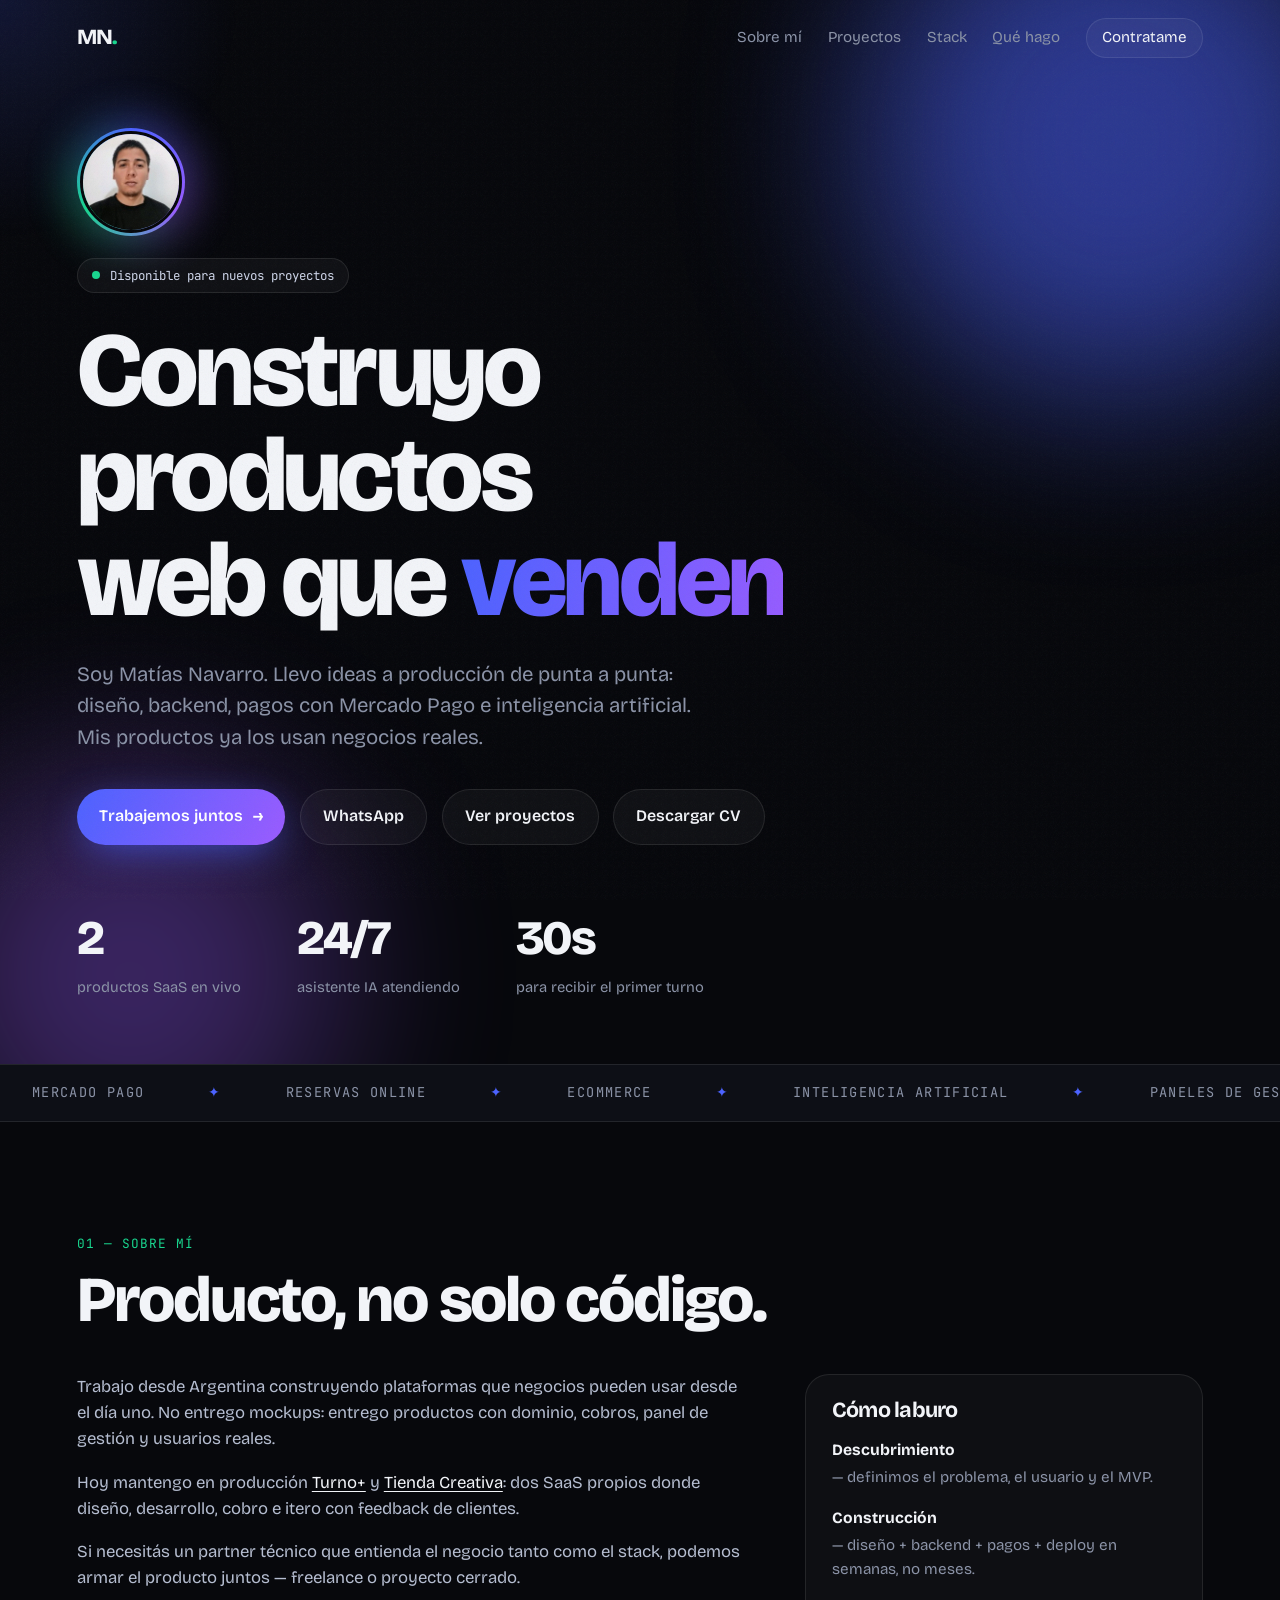
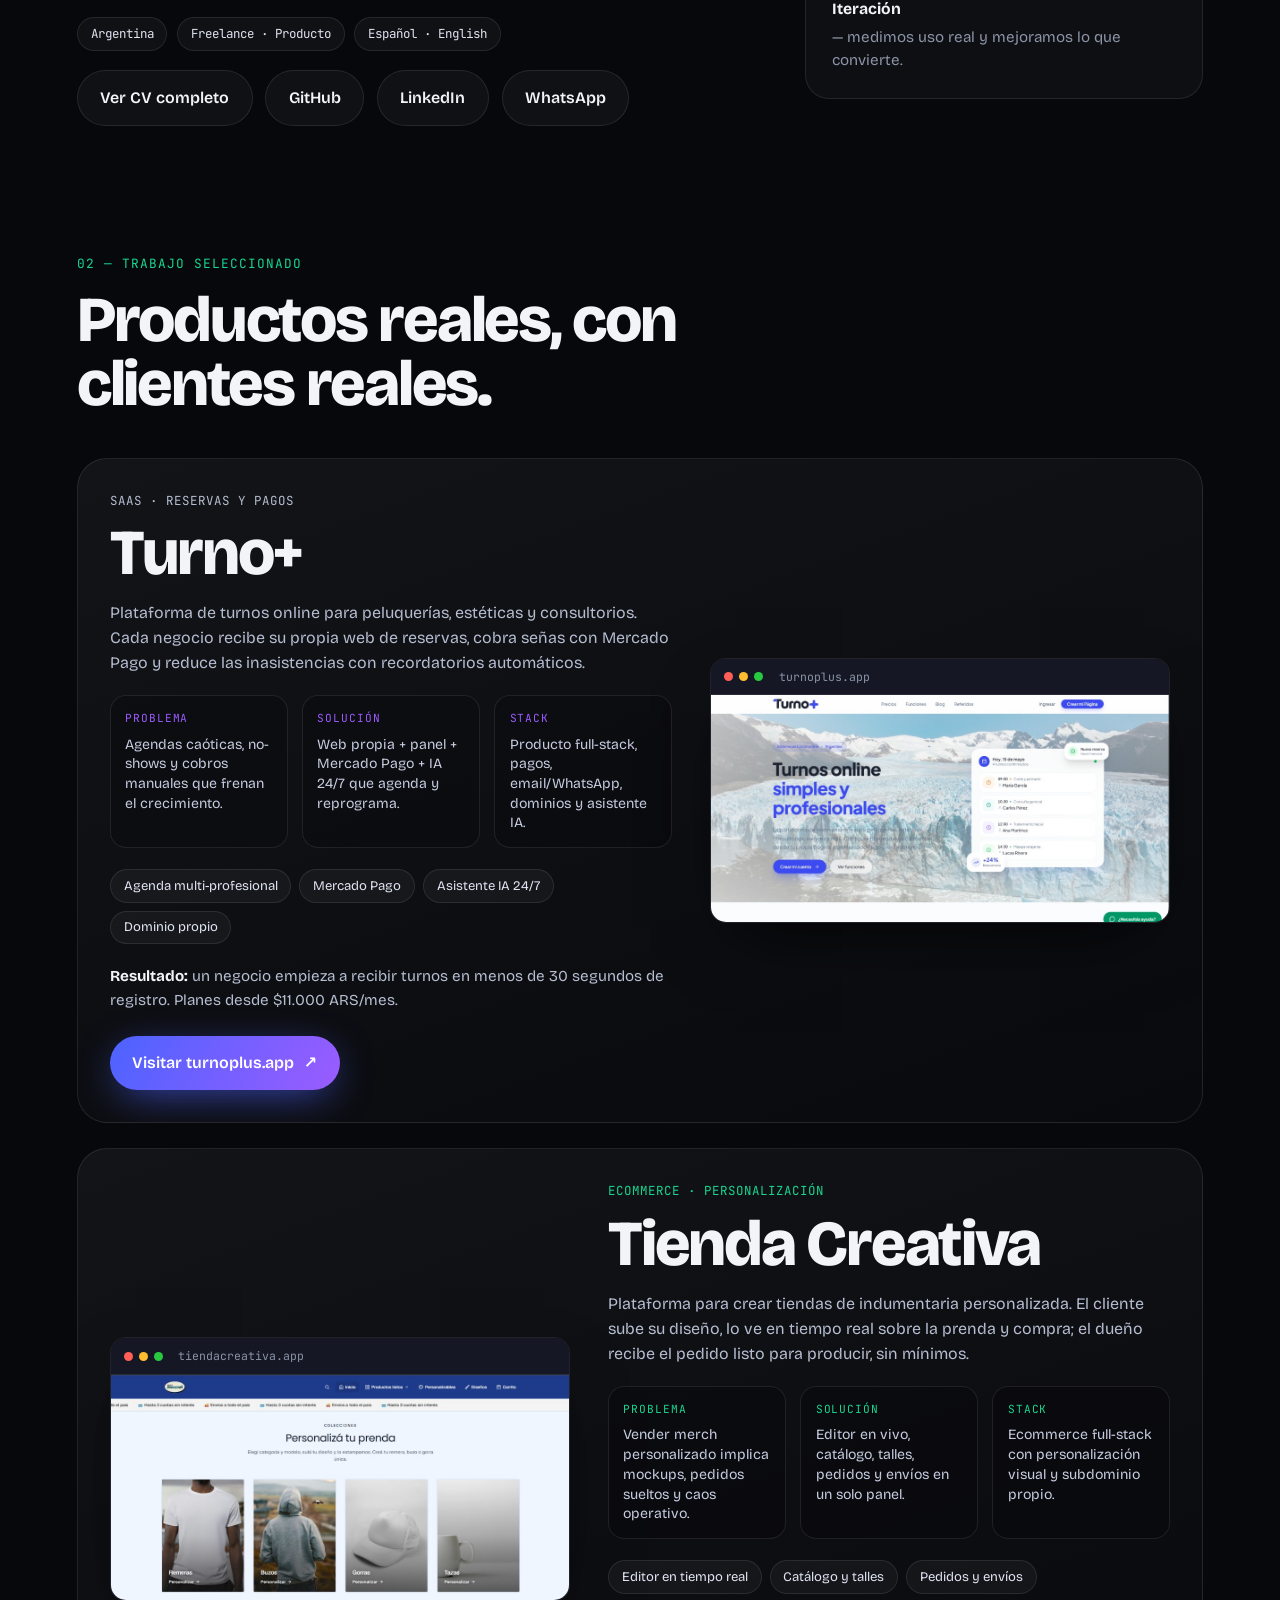
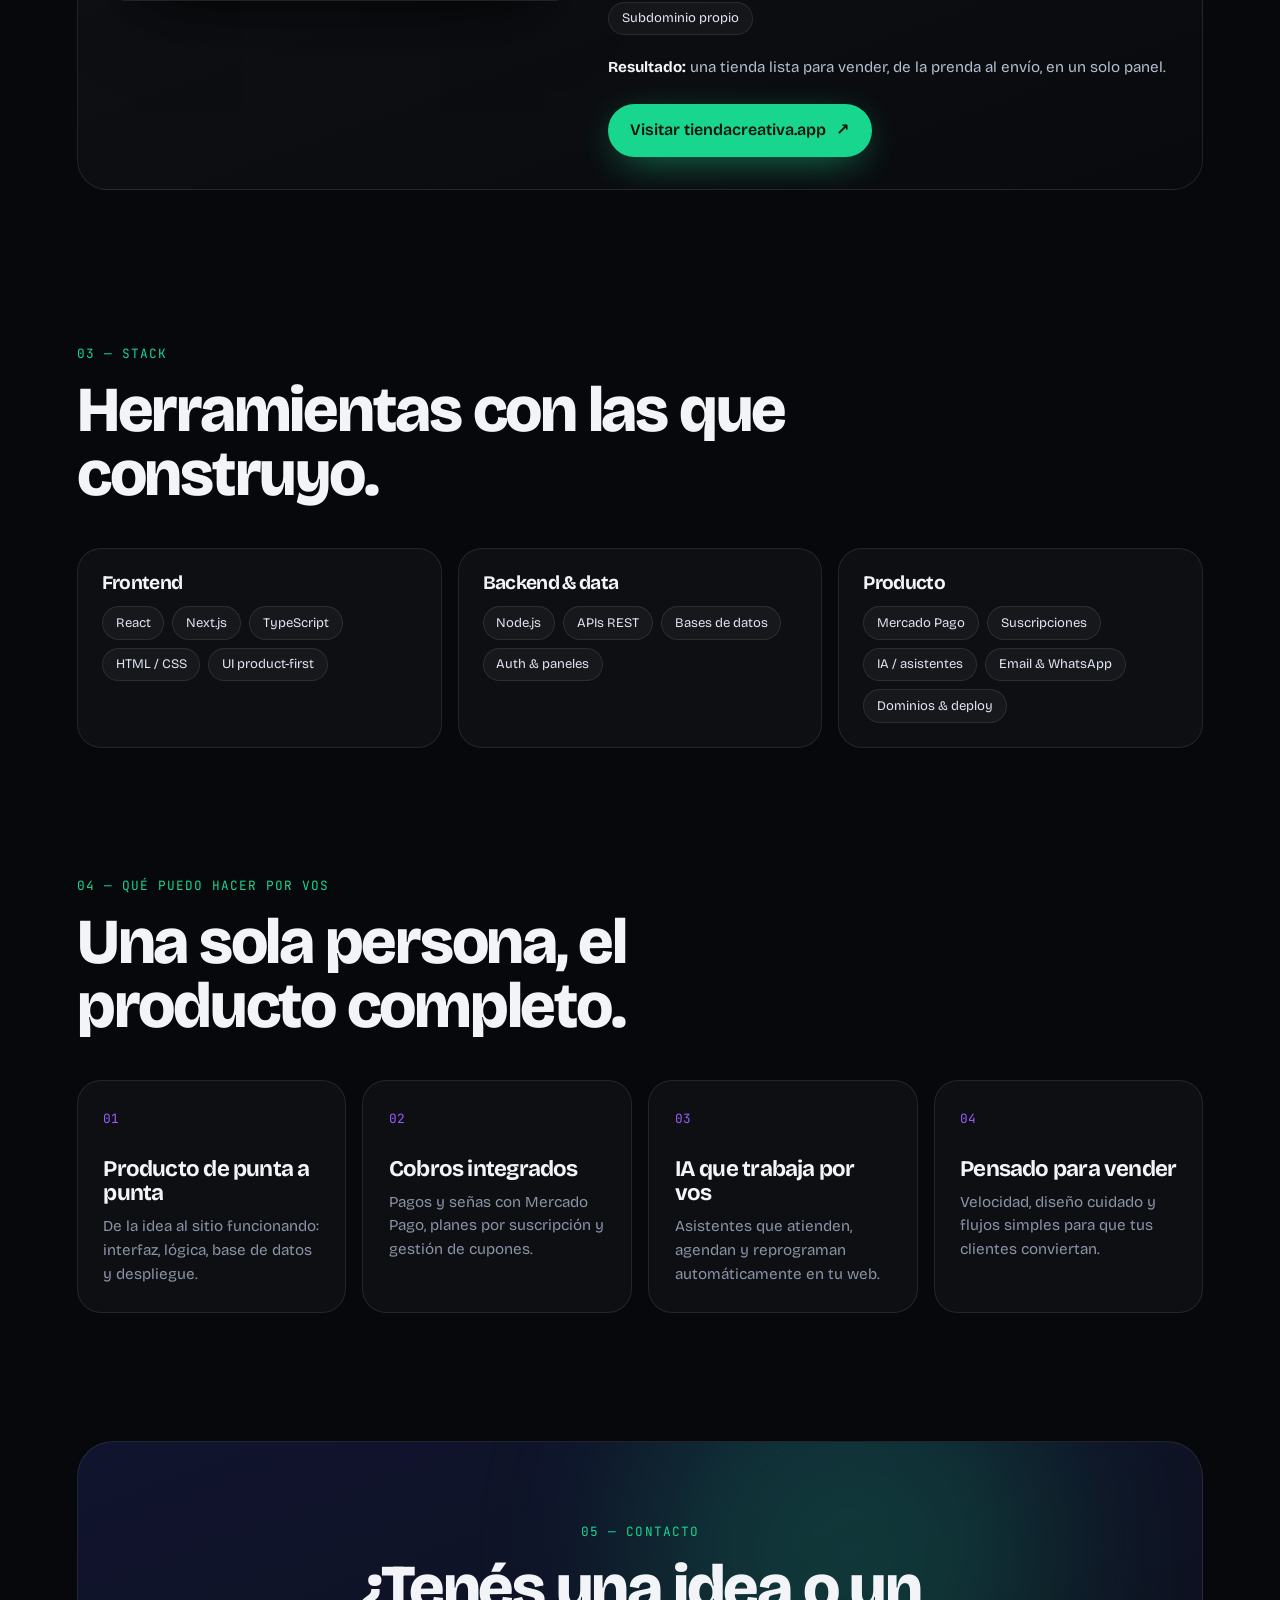
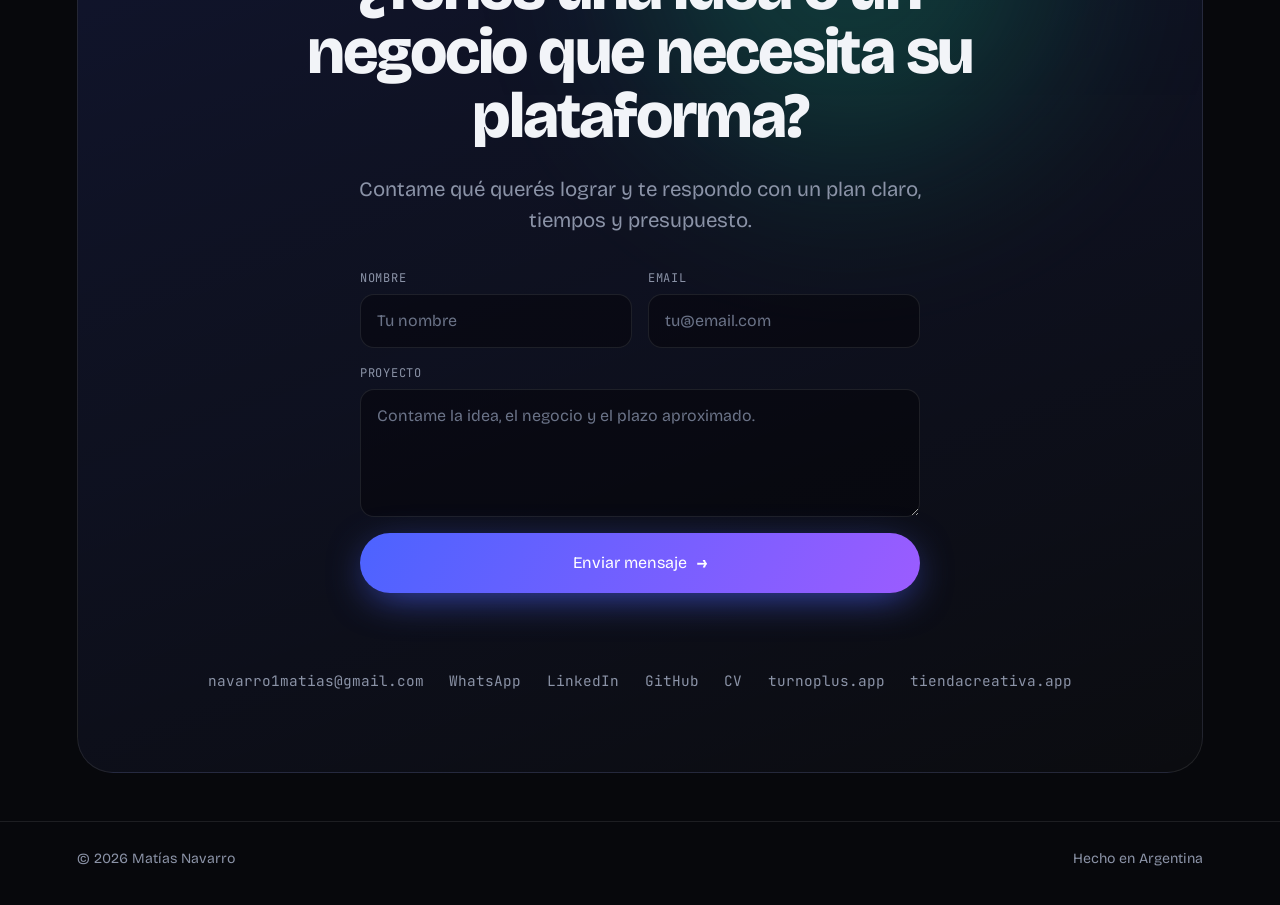
==== commit 4cf13b79: "Remove side projects and testimonials sections from the portfolio. Co-authored-by: Cursor <cursorage" ====
--- a/index.html
+++ b/index.html
@@ -194,42 +194,9 @@
       </article>
     </section>
 
-    <section id="mas" class="section">
-      <header class="section-head reveal">
-        <p class="eyebrow">03 — Más trabajo</p>
-        <h2>Experimentos y piezas abiertas.</h2>
-      </header>
-      <div class="mini-grid">
-        <a class="mini reveal" href="https://github.com/MatiasNavarro-dev/proyect-cart-nextjs-react" target="_blank" rel="noopener noreferrer">
-          <p class="kicker">Next.js · React</p>
-          <h3>Cart Next.js</h3>
-          <p>Carrito y flujo de compra con Next.js y React.</p>
-          <span class="mini-link">Ver en GitHub <b>↗</b></span>
-        </a>
-        <a class="mini reveal" href="https://github.com/MatiasNavarro-dev/calculator-tips" target="_blank" rel="noopener noreferrer">
-          <p class="kicker">React</p>
-          <h3>Calculator Tips</h3>
-          <p>Calculadora de propinas hecha con React.</p>
-          <span class="mini-link">Ver en GitHub <b>↗</b></span>
-        </a>
-        <a class="mini reveal" href="https://github.com/MatiasNavarro-dev/ecomtuti" target="_blank" rel="noopener noreferrer">
-          <p class="kicker">Ecommerce</p>
-          <h3>Ecomtuti</h3>
-          <p>Exploración de tienda online y catálogo de productos.</p>
-          <span class="mini-link">Ver en GitHub <b>↗</b></span>
-        </a>
-        <a class="mini reveal" href="https://github.com/MatiasNavarro-dev/ind-meraki" target="_blank" rel="noopener noreferrer">
-          <p class="kicker">Web app</p>
-          <h3>Ind Meraki</h3>
-          <p>Proyecto web de catálogo / experiencia de marca.</p>
-          <span class="mini-link">Ver en GitHub <b>↗</b></span>
-        </a>
-      </div>
-    </section>
-
     <section id="stack" class="section">
       <header class="section-head reveal">
-        <p class="eyebrow">04 — Stack</p>
+        <p class="eyebrow">03 — Stack</p>
         <h2>Herramientas con las que construyo.</h2>
       </header>
       <div class="stack-groups">
@@ -267,7 +234,7 @@
 
     <section id="hago" class="section">
       <header class="section-head reveal">
-        <p class="eyebrow">05 — Qué puedo hacer por vos</p>
+        <p class="eyebrow">04 — Qué puedo hacer por vos</p>
         <h2>Una sola persona, el producto completo.</h2>
       </header>
       <div class="grid">
@@ -278,30 +245,9 @@
       </div>
     </section>
 
-    <section id="testimonios" class="section">
-      <header class="section-head reveal">
-        <p class="eyebrow">06 — Voces</p>
-        <h2>Lo que buscan los negocios que me contratan.</h2>
-      </header>
-      <div class="quotes">
-        <blockquote class="quote reveal">
-          <p>“Necesitábamos dejar de anotar turnos a mano. En poco tiempo teníamos web propia, señas con Mercado Pago y menos ausencias.”</p>
-          <footer><strong>Negocio de estética</strong> · Cliente Turno+</footer>
-        </blockquote>
-        <blockquote class="quote reveal">
-          <p>“Queríamos vender indumentaria personalizada sin pelearnos con mockups y pedidos por WhatsApp. El panel unifica todo.”</p>
-          <footer><strong>Marca de merch</strong> · Cliente Tienda Creativa</footer>
-        </blockquote>
-        <blockquote class="quote reveal">
-          <p>“No buscaba un desarrollador que solo codee: necesitaba alguien que entienda el producto y lo deje vendiendo.”</p>
-          <footer><strong>Emprendedor</strong> · Proyecto a medida</footer>
-        </blockquote>
-      </div>
-    </section>
-
     <section id="contacto" class="contact reveal">
       <div class="orb orb-c"></div>
-      <p class="eyebrow">07 — Contacto</p>
+      <p class="eyebrow">05 — Contacto</p>
       <h2>¿Tenés una idea o un negocio que necesita su plataforma?</h2>
       <p class="lede">Contame qué querés lograr y te respondo con un plan claro, tiempos y presupuesto.</p>
 
